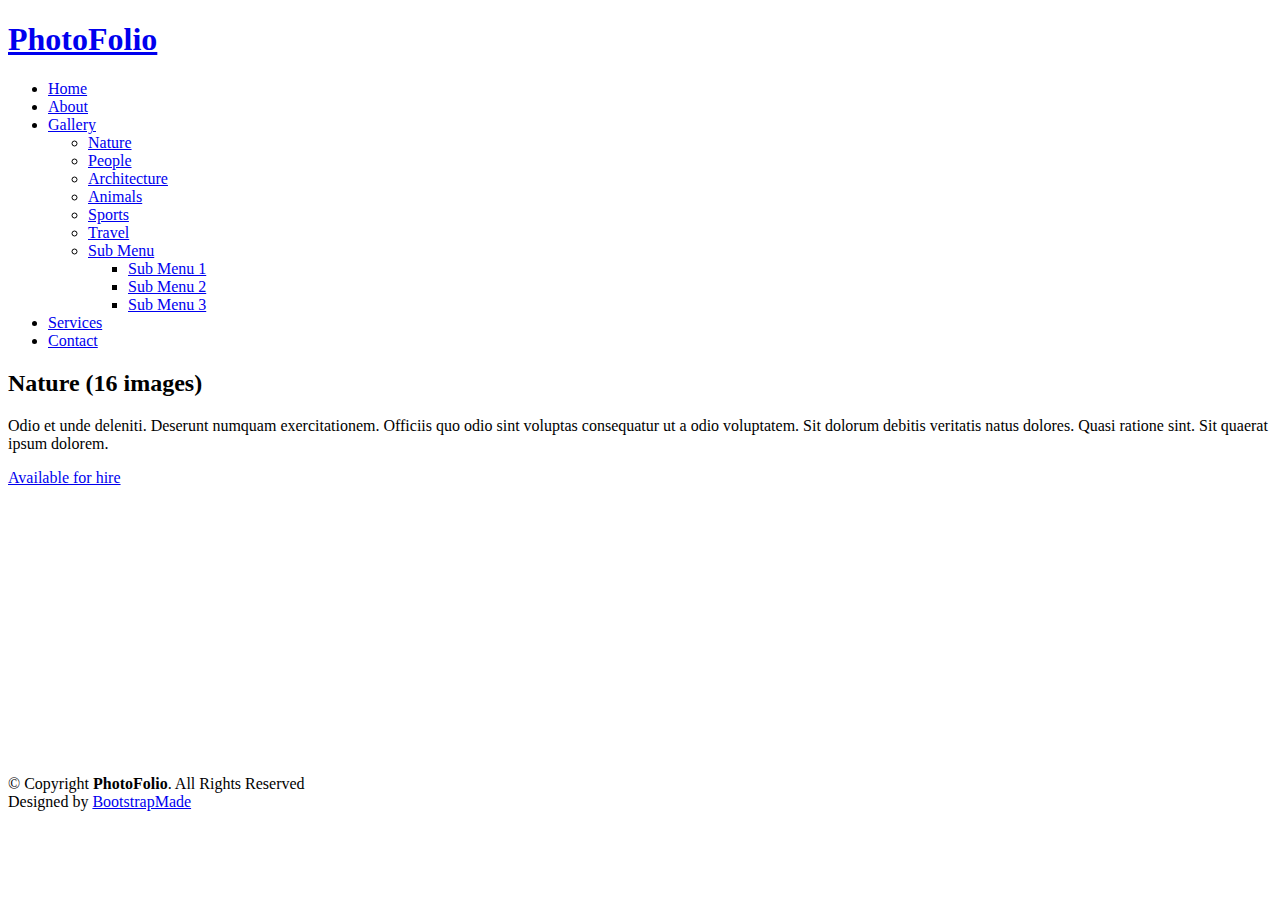
==== gallery.html @ df6c7ed8 "Message" ====
<!DOCTYPE html>
<html lang="en">

<head>
  <meta charset="utf-8">
  <meta content="width=device-width, initial-scale=1.0" name="viewport">

  <title>PhotoFolio Bootstrap Template - Gallery</title>
  <meta content="" name="description">
  <meta content="" name="keywords">

  <!-- Favicons -->
  <link href="assets/img/favicon.png" rel="icon">
  <link href="assets/img/apple-touch-icon.png" rel="apple-touch-icon">

  <!-- Google Fonts -->
  <link rel="preconnect" href="https://fonts.googleapis.com">
  <link rel="preconnect" href="https://fonts.gstatic.com" crossorigin>
  <link href="https://fonts.googleapis.com/css2?family=Open+Sans:ital,wght@0,300;0,400;0,500;0,600;0,700;1,300;1,400;1,600;1,700&family=Inter:ital,wght@0,300;0,400;0,500;0,600;0,700;1,300;1,400;1,500;1,600;1,700&family=Cardo:ital,wght@0,400;0,700;1,400&display=swap" rel="stylesheet">

  <!-- Vendor CSS Files -->
  <link href="assets/vendor/bootstrap/css/bootstrap.min.css" rel="stylesheet">
  <link href="assets/vendor/bootstrap-icons/bootstrap-icons.css" rel="stylesheet">
  <link href="assets/vendor/swiper/swiper-bundle.min.css" rel="stylesheet">
  <link href="assets/vendor/glightbox/css/glightbox.min.css" rel="stylesheet">
  <link href="assets/vendor/aos/aos.css" rel="stylesheet">

  <!-- Template Main CSS File -->
  <link href="assets/css/main.css" rel="stylesheet">

  <!-- =======================================================
  * Template Name: PhotoFolio
  * Template URL: https://bootstrapmade.com/photofolio-bootstrap-photography-website-template/
  * Updated: Mar 17 2024 with Bootstrap v5.3.3
  * Author: BootstrapMade.com
  * License: https://bootstrapmade.com/license/
  ======================================================== -->
</head>

<body>

  <!-- ======= Header ======= -->
  <header id="header" class="header d-flex align-items-center fixed-top">
    <div class="container-fluid d-flex align-items-center justify-content-between">

      <a href="index.html" class="logo d-flex align-items-center  me-auto me-lg-0">
        <!-- Uncomment the line below if you also wish to use an image logo -->
        <!-- <img src="assets/img/logo.png" alt=""> -->
        <i class="bi bi-camera"></i>
        <h1>PhotoFolio</h1>
      </a>

      <nav id="navbar" class="navbar">
        <ul>
          <li><a href="index.html">Home</a></li>
          <li><a href="about.html">About</a></li>
          <li class="dropdown"><a href="#" class="active"><span>Gallery</span> <i class="bi bi-chevron-down dropdown-indicator"></i></a>
            <ul>
              <li><a href="gallery.html">Nature</a></li>
              <li><a href="gallery.html">People</a></li>
              <li><a href="gallery.html">Architecture</a></li>
              <li><a href="gallery.html">Animals</a></li>
              <li><a href="gallery.html">Sports</a></li>
              <li><a href="gallery.html">Travel</a></li>
              <li class="dropdown"><a href="#"><span>Sub Menu</span> <i class="bi bi-chevron-down dropdown-indicator"></i></a>
                <ul>
                  <li><a href="#">Sub Menu 1</a></li>
                  <li><a href="#">Sub Menu 2</a></li>
                  <li><a href="#">Sub Menu 3</a></li>
                </ul>
              </li>
            </ul>
          </li>
          <li><a href="services.html">Services</a></li>
          <li><a href="contact.html">Contact</a></li>
        </ul>
      </nav><!-- .navbar -->

      <div class="header-social-links">
        <a href="#" class="twitter"><i class="bi bi-twitter"></i></a>
        <a href="#" class="facebook"><i class="bi bi-facebook"></i></a>
        <a href="#" class="instagram"><i class="bi bi-instagram"></i></a>
        <a href="#" class="linkedin"><i class="bi bi-linkedin"></i></i></a>
      </div>
      <i class="mobile-nav-toggle mobile-nav-show bi bi-list"></i>
      <i class="mobile-nav-toggle mobile-nav-hide d-none bi bi-x"></i>

    </div>
  </header><!-- End Header -->

  <main id="main" data-aos="fade" data-aos-delay="1500">

    <!-- ======= End Page Header ======= -->
    <div class="page-header d-flex align-items-center">
      <div class="container position-relative">
        <div class="row d-flex justify-content-center">
          <div class="col-lg-6 text-center">
            <h2>Nature (16 images)</h2>
            <p>Odio et unde deleniti. Deserunt numquam exercitationem. Officiis quo odio sint voluptas consequatur ut a odio voluptatem. Sit dolorum debitis veritatis natus dolores. Quasi ratione sint. Sit quaerat ipsum dolorem.</p>

            <a class="cta-btn" href="contact.html">Available for hire</a>

          </div>
        </div>
      </div>
    </div><!-- End Page Header -->

    <!-- ======= Gallery Section ======= -->
    <section id="gallery" class="gallery">
      <div class="container-fluid">

        <div class="row gy-4 justify-content-center">
          <div class="col-xl-3 col-lg-4 col-md-6">
            <div class="gallery-item h-100">
              <img src="assets/img/gallery/gallery-1.jpg" class="img-fluid" alt="">
              <div class="gallery-links d-flex align-items-center justify-content-center">
                <a href="assets/img/gallery/gallery-1.jpg" title="Gallery 1" class="glightbox preview-link"><i class="bi bi-arrows-angle-expand"></i></a>
                <a href="gallery-single.html" class="details-link"><i class="bi bi-link-45deg"></i></a>
              </div>
            </div>
          </div><!-- End Gallery Item -->
          <div class="col-xl-3 col-lg-4 col-md-6">
            <div class="gallery-item h-100">
              <img src="assets/img/gallery/gallery-2.jpg" class="img-fluid" alt="">
              <div class="gallery-links d-flex align-items-center justify-content-center">
                <a href="assets/img/gallery/gallery-2.jpg" title="Gallery 2" class="glightbox preview-link"><i class="bi bi-arrows-angle-expand"></i></a>
                <a href="gallery-single.html" class="details-link"><i class="bi bi-link-45deg"></i></a>
              </div>
            </div>
          </div><!-- End Gallery Item -->
          <div class="col-xl-3 col-lg-4 col-md-6">
            <div class="gallery-item h-100">
              <img src="assets/img/gallery/gallery-3.jpg" class="img-fluid" alt="">
              <div class="gallery-links d-flex align-items-center justify-content-center">
                <a href="assets/img/gallery/gallery-3.jpg" title="Gallery 3" class="glightbox preview-link"><i class="bi bi-arrows-angle-expand"></i></a>
                <a href="gallery-single.html" class="details-link"><i class="bi bi-link-45deg"></i></a>
              </div>
            </div>
          </div><!-- End Gallery Item -->
          <div class="col-xl-3 col-lg-4 col-md-6">
            <div class="gallery-item h-100">
              <img src="assets/img/gallery/gallery-4.jpg" class="img-fluid" alt="">
              <div class="gallery-links d-flex align-items-center justify-content-center">
                <a href="assets/img/gallery/gallery-4.jpg" title="Gallery 4" class="glightbox preview-link"><i class="bi bi-arrows-angle-expand"></i></a>
                <a href="gallery-single.html" class="details-link"><i class="bi bi-link-45deg"></i></a>
              </div>
            </div>
          </div><!-- End Gallery Item -->
          <div class="col-xl-3 col-lg-4 col-md-6">
            <div class="gallery-item h-100">
              <img src="assets/img/gallery/gallery-5.jpg" class="img-fluid" alt="">
              <div class="gallery-links d-flex align-items-center justify-content-center">
                <a href="assets/img/gallery/gallery-5.jpg" title="Gallery 5" class="glightbox preview-link"><i class="bi bi-arrows-angle-expand"></i></a>
                <a href="gallery-single.html" class="details-link"><i class="bi bi-link-45deg"></i></a>
              </div>
            </div>
          </div><!-- End Gallery Item -->
          <div class="col-xl-3 col-lg-4 col-md-6">
            <div class="gallery-item h-100">
              <img src="assets/img/gallery/gallery-6.jpg" class="img-fluid" alt="">
              <div class="gallery-links d-flex align-items-center justify-content-center">
                <a href="assets/img/gallery/gallery-6.jpg" title="Gallery 6" class="glightbox preview-link"><i class="bi bi-arrows-angle-expand"></i></a>
                <a href="gallery-single.html" class="details-link"><i class="bi bi-link-45deg"></i></a>
              </div>
            </div>
          </div><!-- End Gallery Item -->
          <div class="col-xl-3 col-lg-4 col-md-6">
            <div class="gallery-item h-100">
              <img src="assets/img/gallery/gallery-7.jpg" class="img-fluid" alt="">
              <div class="gallery-links d-flex align-items-center justify-content-center">
                <a href="assets/img/gallery/gallery-7.jpg" title="Gallery 7" class="glightbox preview-link"><i class="bi bi-arrows-angle-expand"></i></a>
                <a href="gallery-single.html" class="details-link"><i class="bi bi-link-45deg"></i></a>
              </div>
            </div>
          </div><!-- End Gallery Item -->
          <div class="col-xl-3 col-lg-4 col-md-6">
            <div class="gallery-item h-100">
              <img src="assets/img/gallery/gallery-8.jpg" class="img-fluid" alt="">
              <div class="gallery-links d-flex align-items-center justify-content-center">
                <a href="assets/img/gallery/gallery-8.jpg" title="Gallery 8" class="glightbox preview-link"><i class="bi bi-arrows-angle-expand"></i></a>
                <a href="gallery-single.html" class="details-link"><i class="bi bi-link-45deg"></i></a>
              </div>
            </div>
          </div><!-- End Gallery Item -->
          <div class="col-xl-3 col-lg-4 col-md-6">
            <div class="gallery-item h-100">
              <img src="assets/img/gallery/gallery-9.jpg" class="img-fluid" alt="">
              <div class="gallery-links d-flex align-items-center justify-content-center">
                <a href="assets/img/gallery/gallery-9.jpg" title="Gallery 9" class="glightbox preview-link"><i class="bi bi-arrows-angle-expand"></i></a>
                <a href="gallery-single.html" class="details-link"><i class="bi bi-link-45deg"></i></a>
              </div>
            </div>
          </div><!-- End Gallery Item -->
          <div class="col-xl-3 col-lg-4 col-md-6">
            <div class="gallery-item h-100">
              <img src="assets/img/gallery/gallery-10.jpg" class="img-fluid" alt="">
              <div class="gallery-links d-flex align-items-center justify-content-center">
                <a href="assets/img/gallery/gallery-10.jpg" title="Gallery 10" class="glightbox preview-link"><i class="bi bi-arrows-angle-expand"></i></a>
                <a href="gallery-single.html" class="details-link"><i class="bi bi-link-45deg"></i></a>
              </div>
            </div>
          </div><!-- End Gallery Item -->
          <div class="col-xl-3 col-lg-4 col-md-6">
            <div class="gallery-item h-100">
              <img src="assets/img/gallery/gallery-11.jpg" class="img-fluid" alt="">
              <div class="gallery-links d-flex align-items-center justify-content-center">
                <a href="assets/img/gallery/gallery-11.jpg" title="Gallery 11" class="glightbox preview-link"><i class="bi bi-arrows-angle-expand"></i></a>
                <a href="gallery-single.html" class="details-link"><i class="bi bi-link-45deg"></i></a>
              </div>
            </div>
          </div><!-- End Gallery Item -->
          <div class="col-xl-3 col-lg-4 col-md-6">
            <div class="gallery-item h-100">
              <img src="assets/img/gallery/gallery-12.jpg" class="img-fluid" alt="">
              <div class="gallery-links d-flex align-items-center justify-content-center">
                <a href="assets/img/gallery/gallery-12.jpg" title="Gallery 12" class="glightbox preview-link"><i class="bi bi-arrows-angle-expand"></i></a>
                <a href="gallery-single.html" class="details-link"><i class="bi bi-link-45deg"></i></a>
              </div>
            </div>
          </div><!-- End Gallery Item -->
          <div class="col-xl-3 col-lg-4 col-md-6">
            <div class="gallery-item h-100">
              <img src="assets/img/gallery/gallery-13.jpg" class="img-fluid" alt="">
              <div class="gallery-links d-flex align-items-center justify-content-center">
                <a href="assets/img/gallery/gallery-13.jpg" title="Gallery 13" class="glightbox preview-link"><i class="bi bi-arrows-angle-expand"></i></a>
                <a href="gallery-single.html" class="details-link"><i class="bi bi-link-45deg"></i></a>
              </div>
            </div>
          </div><!-- End Gallery Item -->
          <div class="col-xl-3 col-lg-4 col-md-6">
            <div class="gallery-item h-100">
              <img src="assets/img/gallery/gallery-14.jpg" class="img-fluid" alt="">
              <div class="gallery-links d-flex align-items-center justify-content-center">
                <a href="assets/img/gallery/gallery-14.jpg" title="Gallery 14" class="glightbox preview-link"><i class="bi bi-arrows-angle-expand"></i></a>
                <a href="gallery-single.html" class="details-link"><i class="bi bi-link-45deg"></i></a>
              </div>
            </div>
          </div><!-- End Gallery Item -->
          <div class="col-xl-3 col-lg-4 col-md-6">
            <div class="gallery-item h-100">
              <img src="assets/img/gallery/gallery-15.jpg" class="img-fluid" alt="">
              <div class="gallery-links d-flex align-items-center justify-content-center">
                <a href="assets/img/gallery/gallery-15.jpg" title="Gallery 15" class="glightbox preview-link"><i class="bi bi-arrows-angle-expand"></i></a>
                <a href="gallery-single.html" class="details-link"><i class="bi bi-link-45deg"></i></a>
              </div>
            </div>
          </div><!-- End Gallery Item -->
          <div class="col-xl-3 col-lg-4 col-md-6">
            <div class="gallery-item h-100">
              <img src="assets/img/gallery/gallery-16.jpg" class="img-fluid" alt="">
              <div class="gallery-links d-flex align-items-center justify-content-center">
                <a href="assets/img/gallery/gallery-16.jpg" title="Gallery 16" class="glightbox preview-link"><i class="bi bi-arrows-angle-expand"></i></a>
                <a href="gallery-single.html" class="details-link"><i class="bi bi-link-45deg"></i></a>
              </div>
            </div>
          </div><!-- End Gallery Item -->

        </div>

      </div>
    </section><!-- End Gallery Section -->

  </main><!-- End #main -->

  <!-- ======= Footer ======= -->
  <footer id="footer" class="footer">
    <div class="container">
      <div class="copyright">
        &copy; Copyright <strong><span>PhotoFolio</span></strong>. All Rights Reserved
      </div>
      <div class="credits">
        <!-- All the links in the footer should remain intact. -->
        <!-- You can delete the links only if you purchased the pro version. -->
        <!-- Licensing information: https://bootstrapmade.com/license/ -->
        <!-- Purchase the pro version with working PHP/AJAX contact form: https://bootstrapmade.com/photofolio-bootstrap-photography-website-template/ -->
        Designed by <a href="https://bootstrapmade.com/">BootstrapMade</a>
      </div>
    </div>
  </footer><!-- End Footer -->

  <a href="#" class="scroll-top d-flex align-items-center justify-content-center"><i class="bi bi-arrow-up-short"></i></a>

  <div id="preloader">
    <div class="line"></div>
  </div>

  <!-- Vendor JS Files -->
  <script src="assets/vendor/bootstrap/js/bootstrap.bundle.min.js"></script>
  <script src="assets/vendor/swiper/swiper-bundle.min.js"></script>
  <script src="assets/vendor/glightbox/js/glightbox.min.js"></script>
  <script src="assets/vendor/aos/aos.js"></script>
  <script src="assets/vendor/php-email-form/validate.js"></script>

  <!-- Template Main JS File -->
  <script src="assets/js/main.js"></script>

</body>

</html>
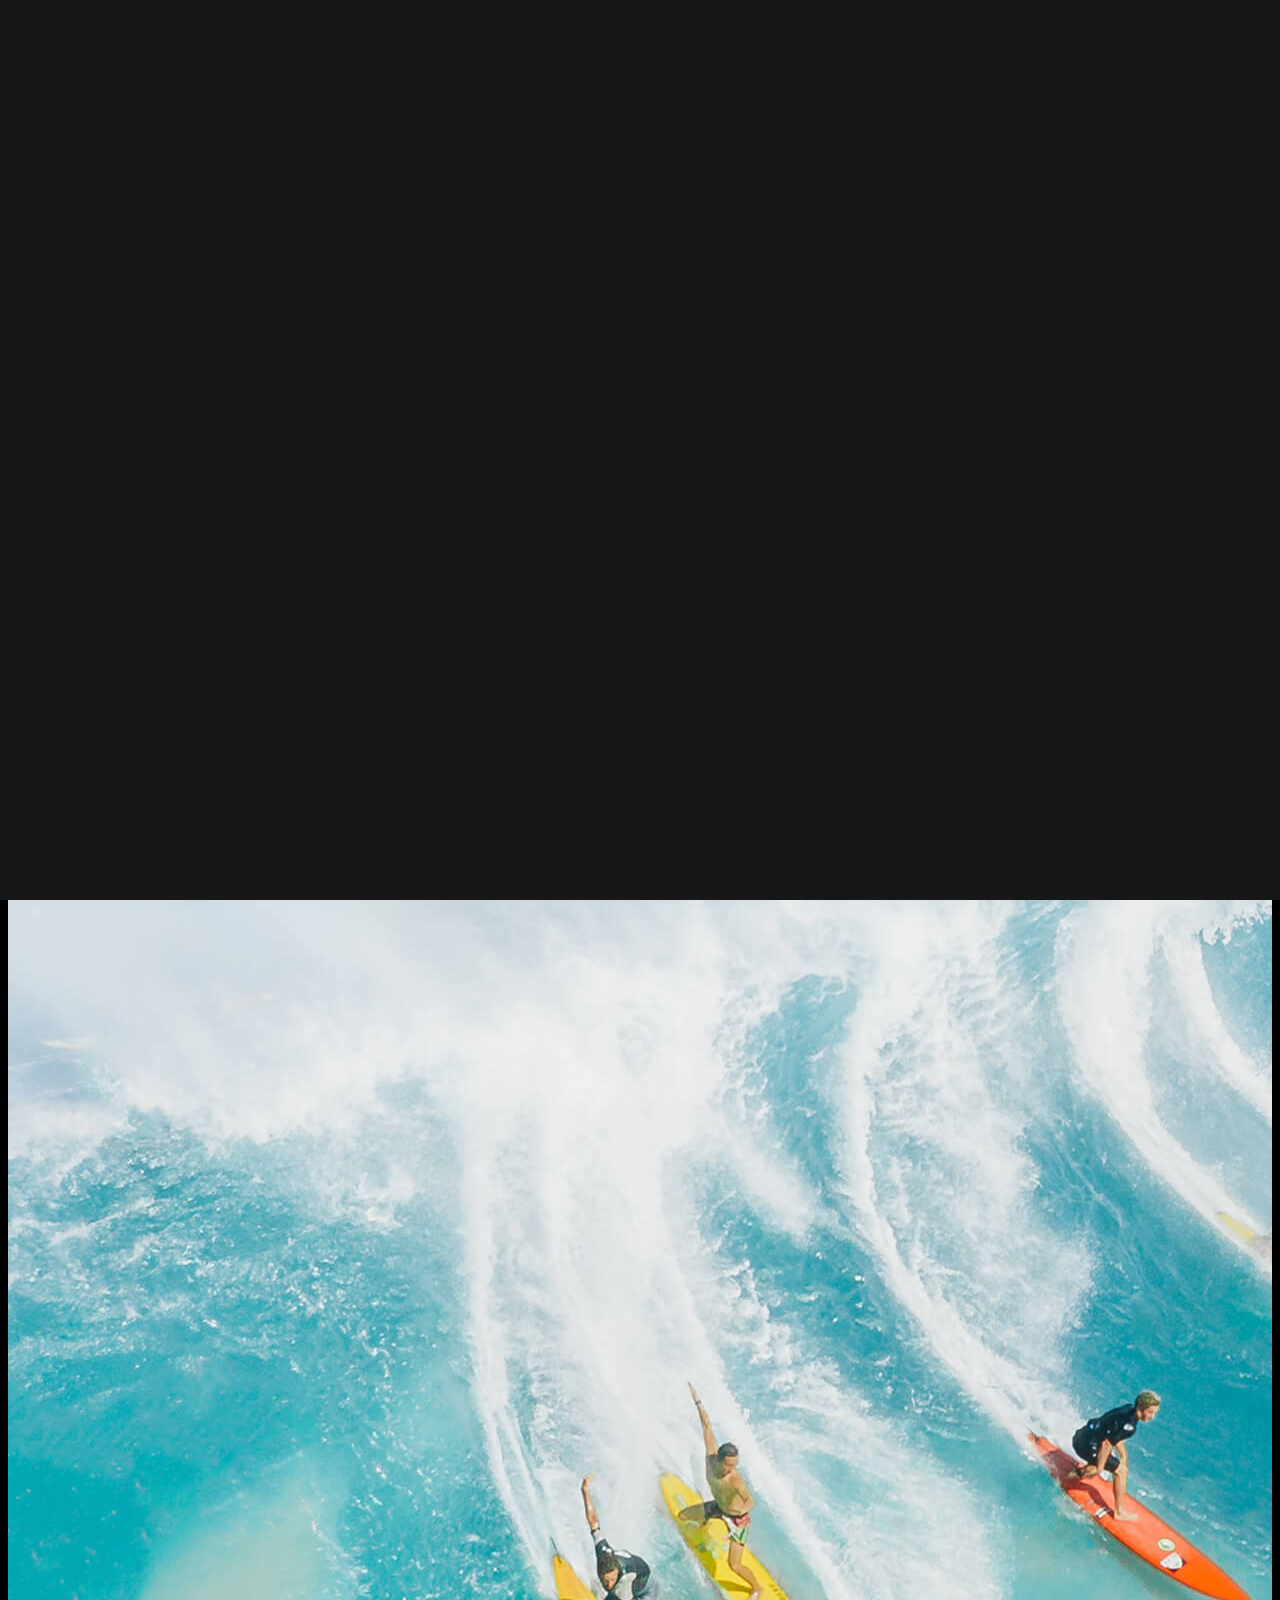
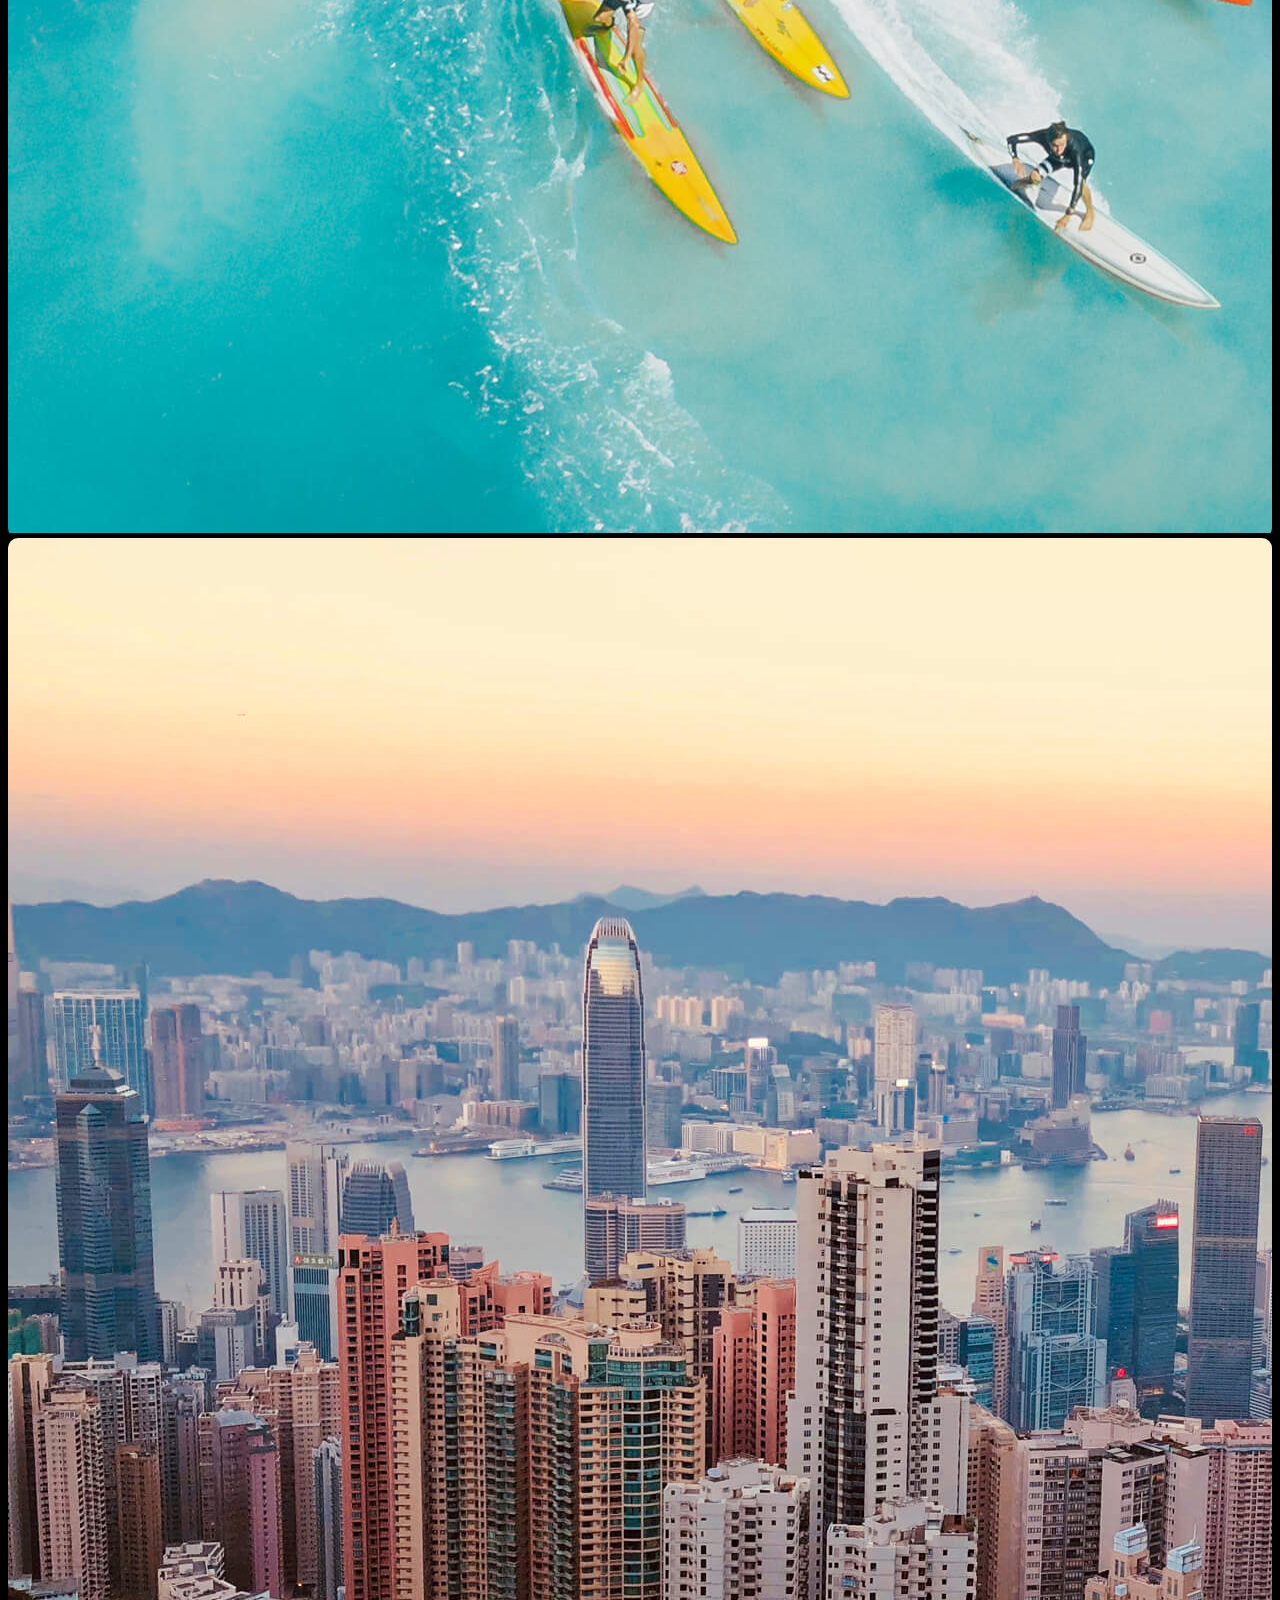
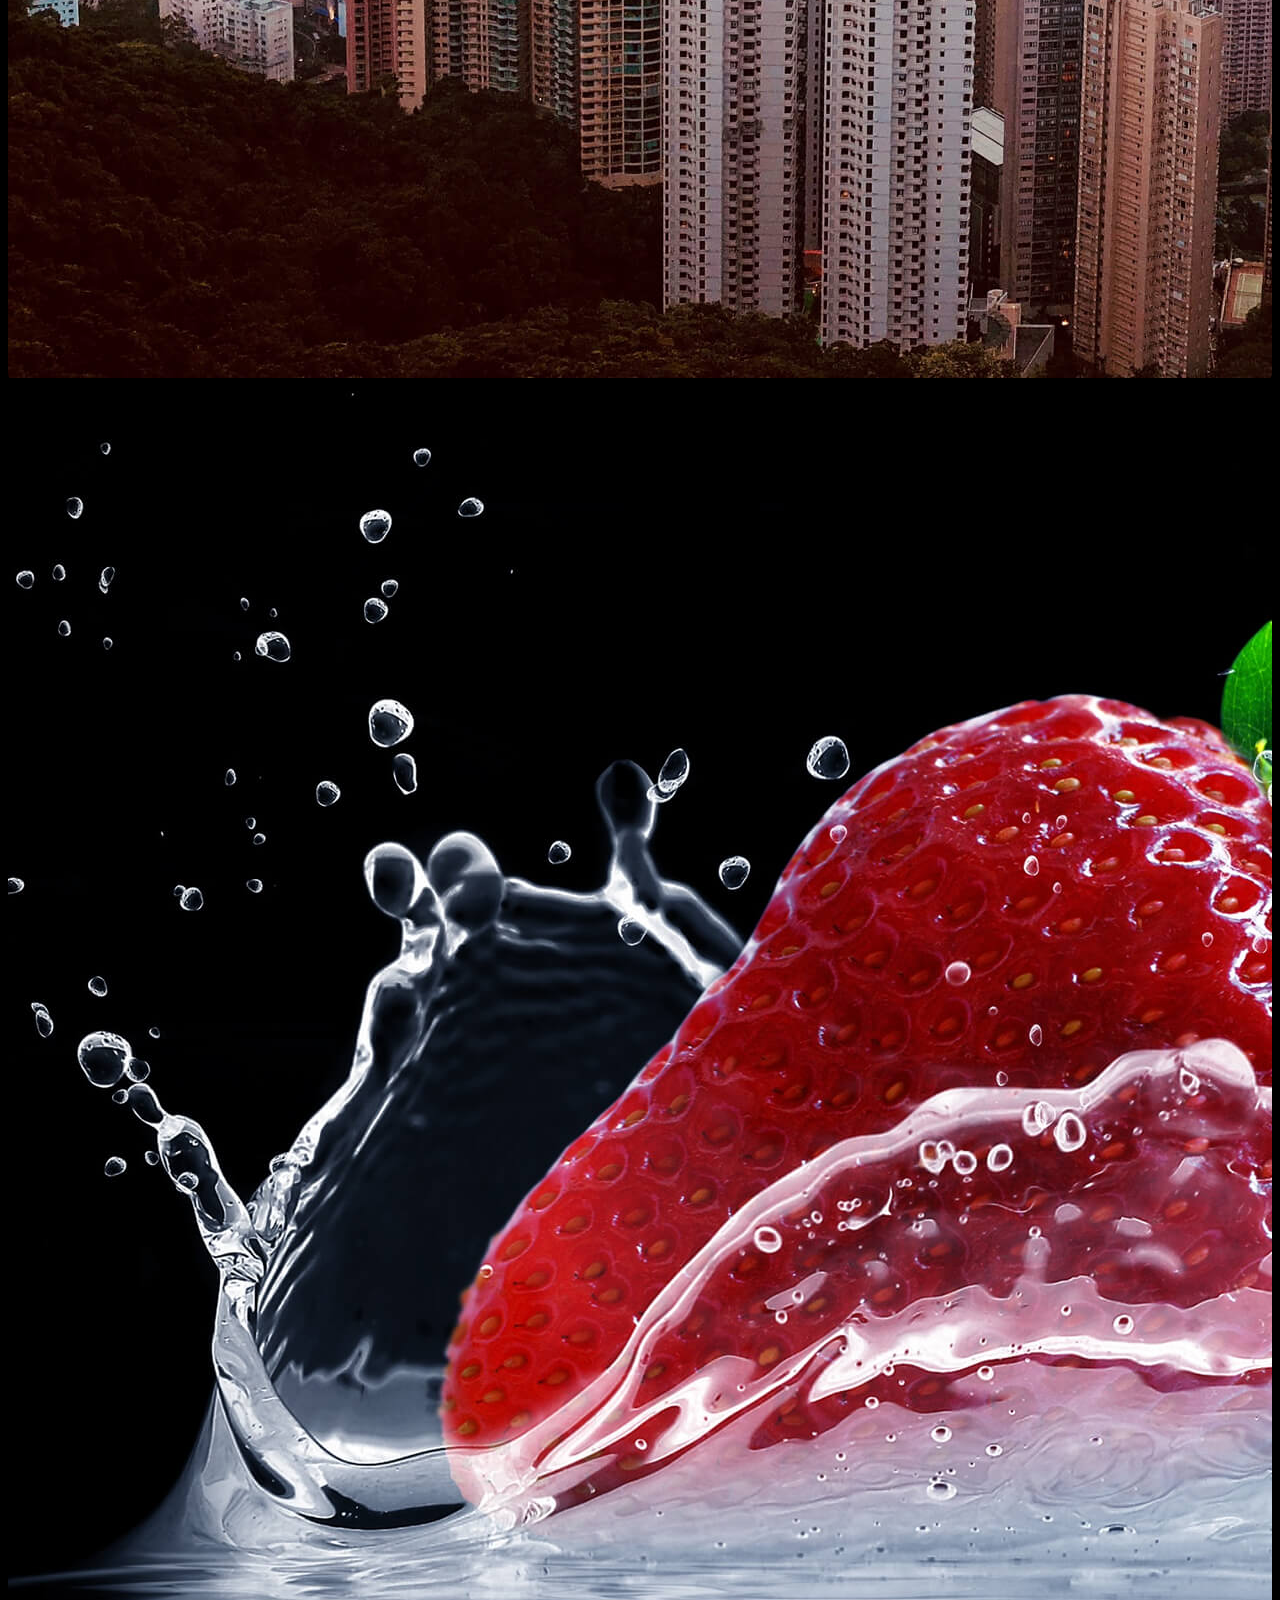
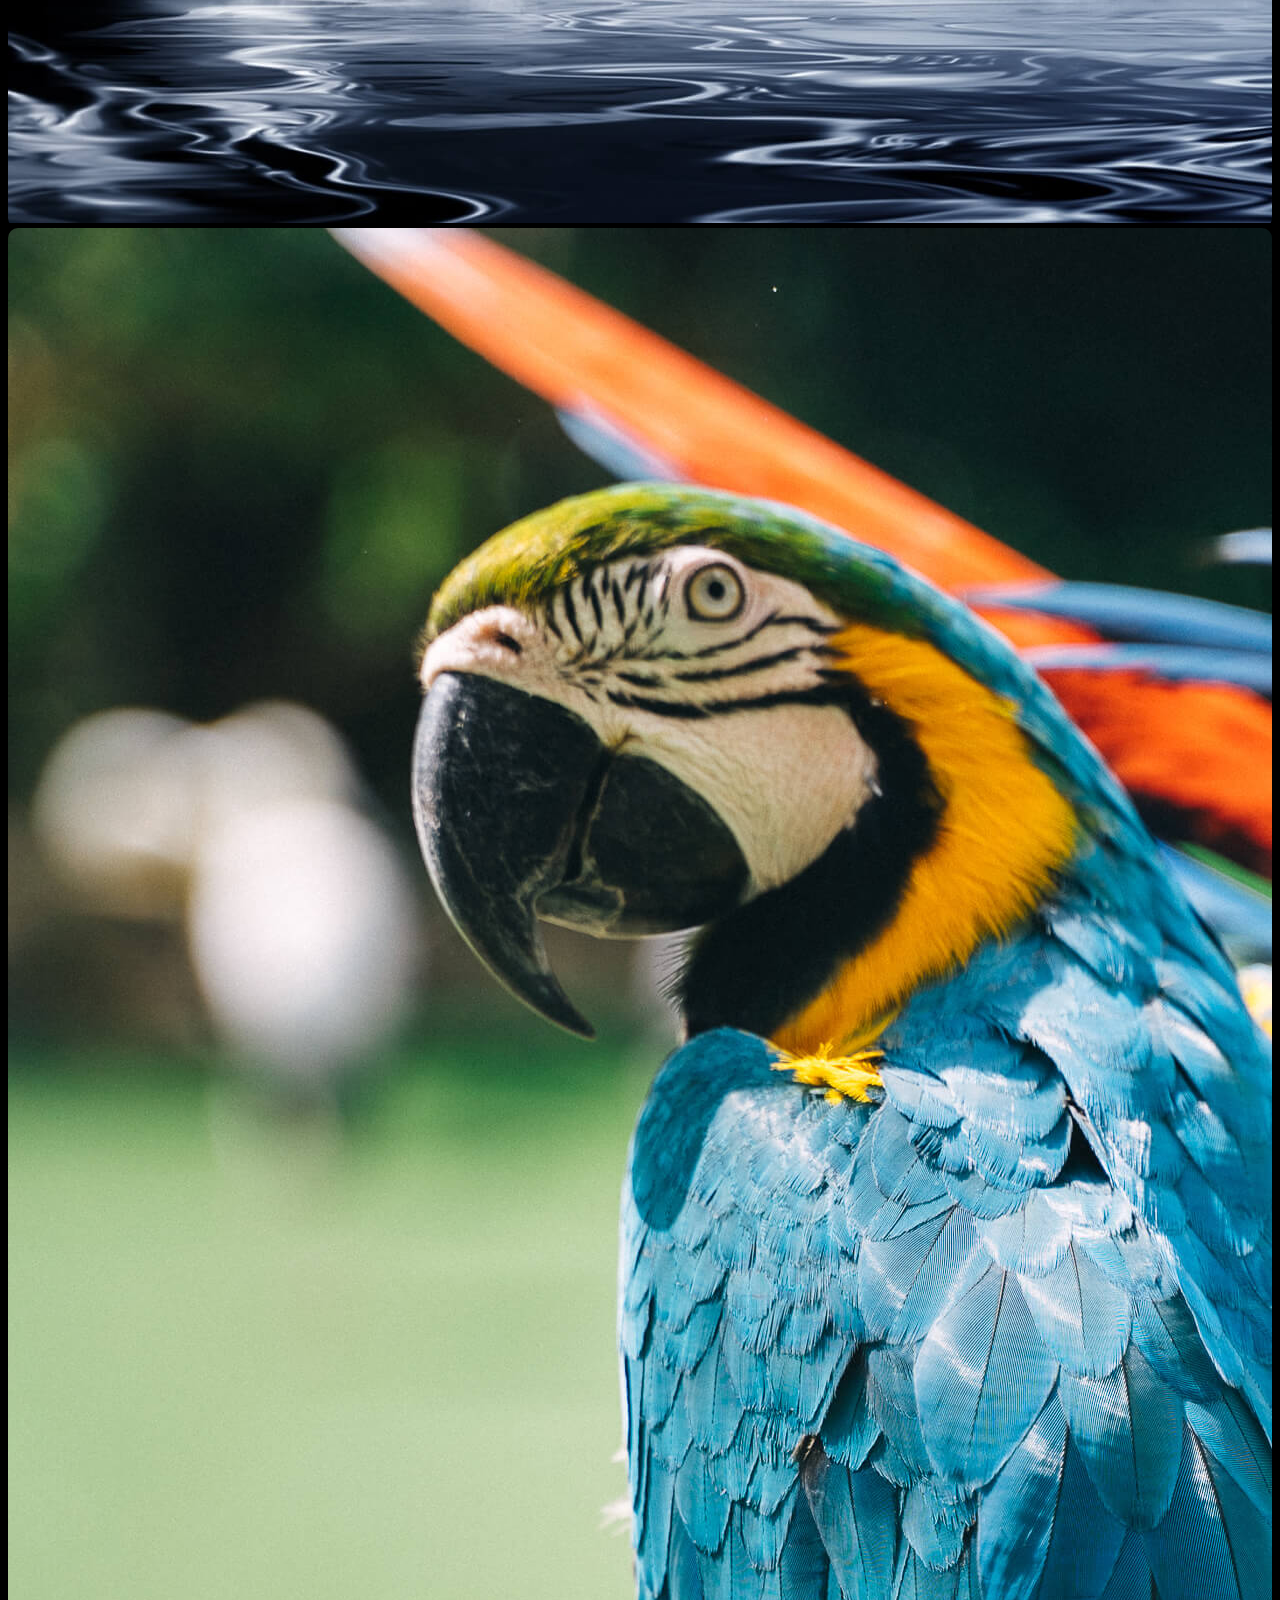
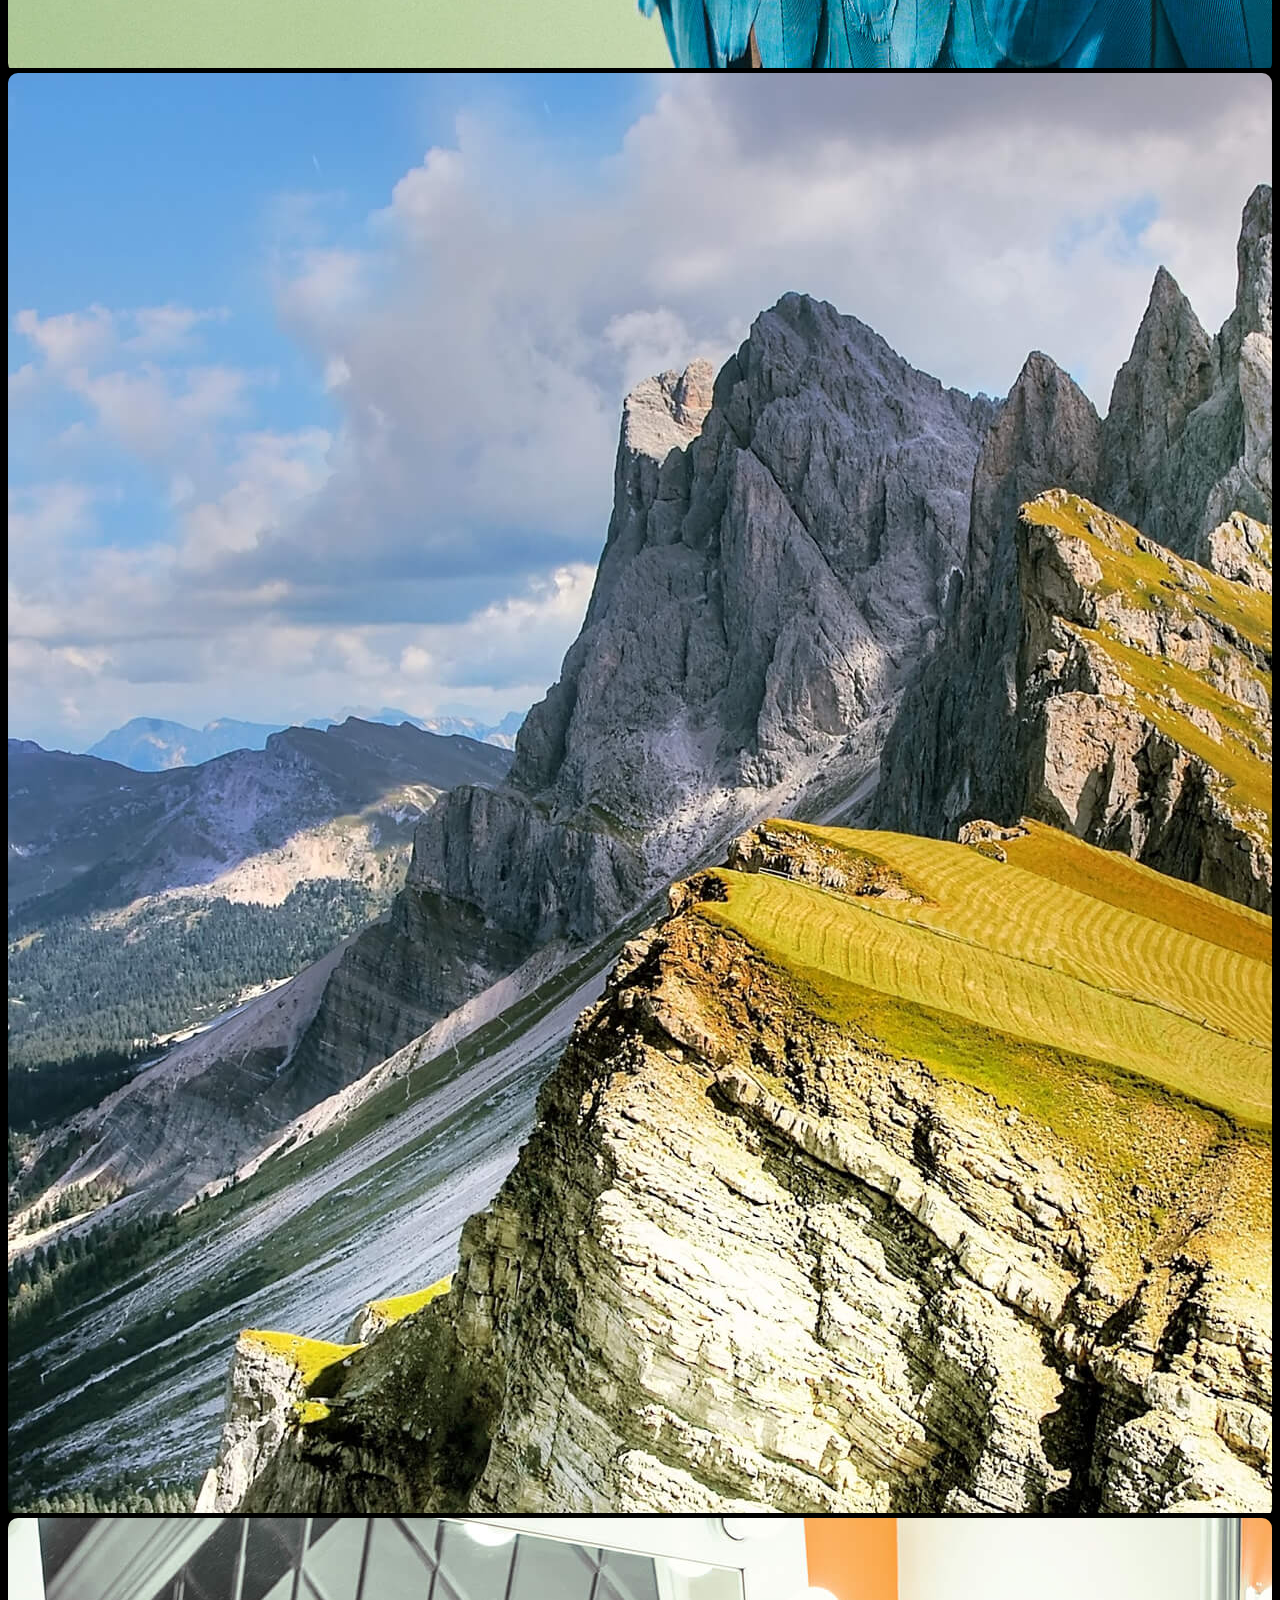
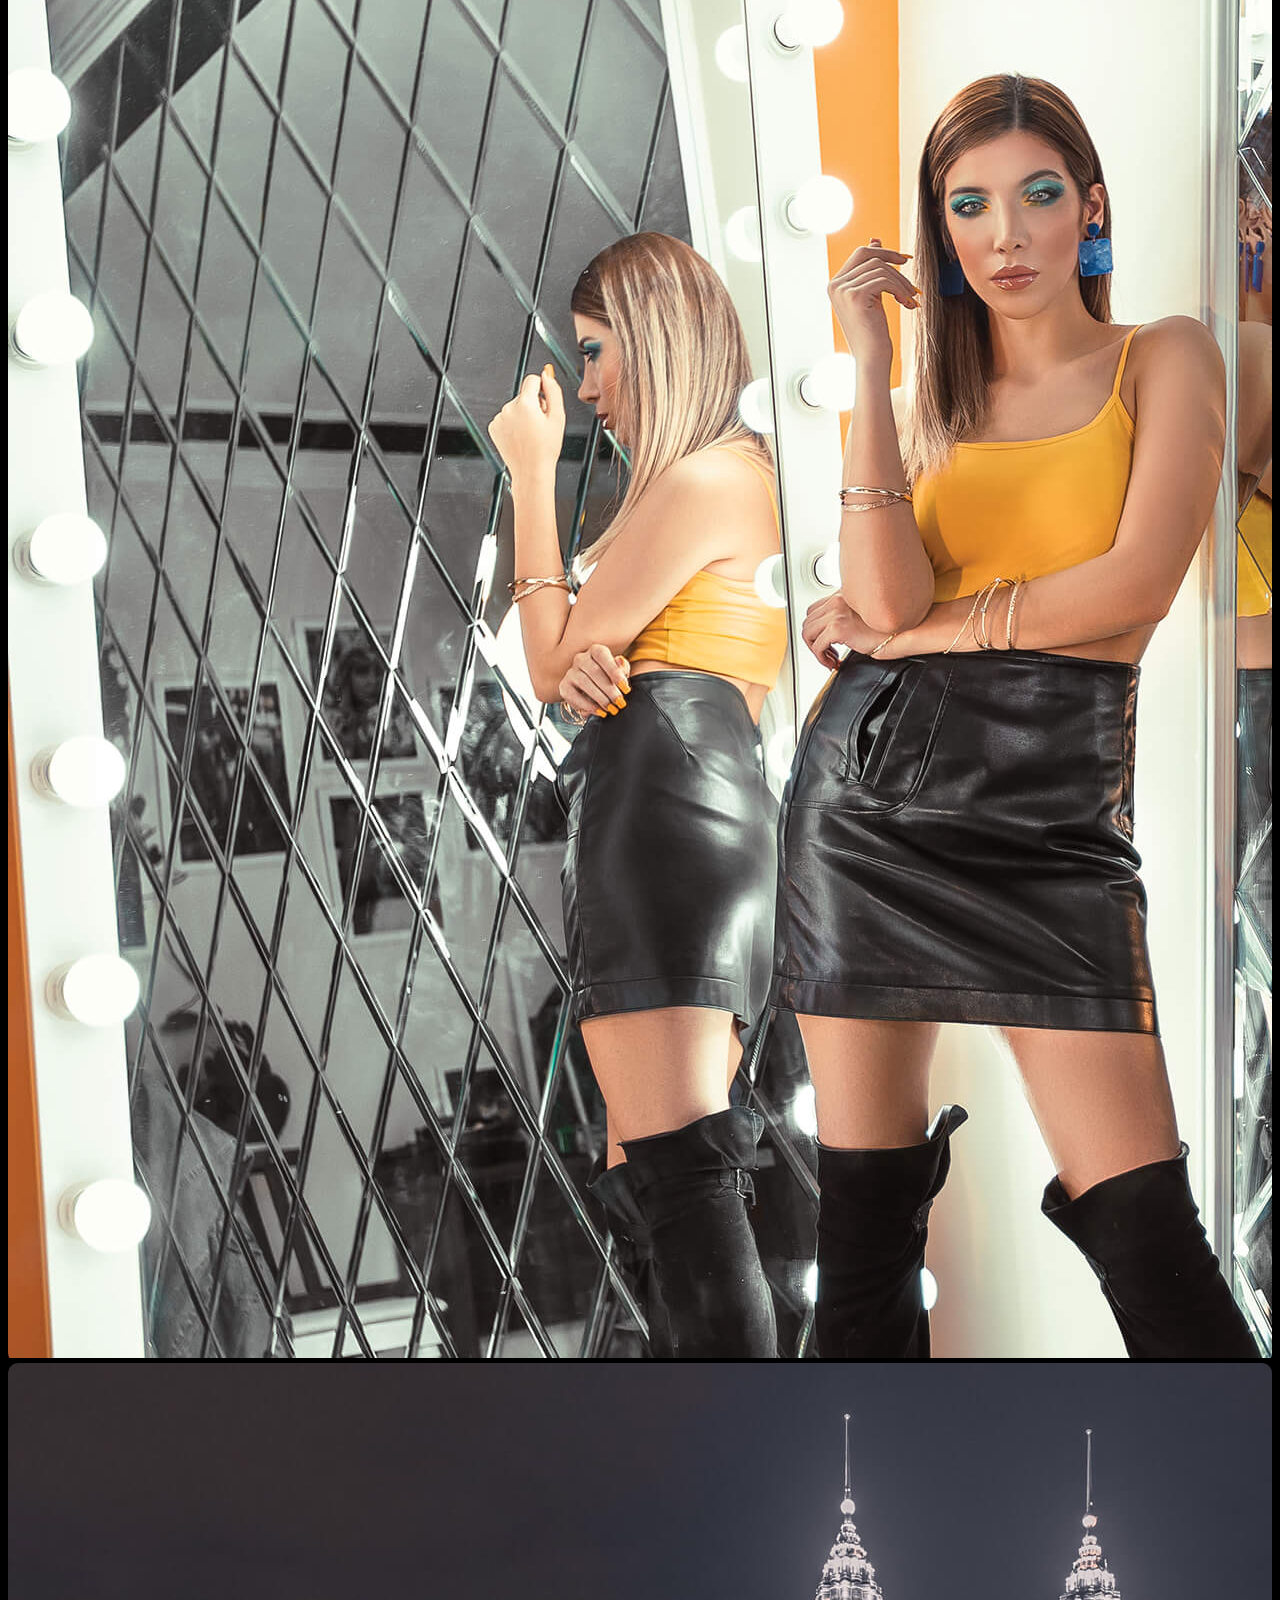
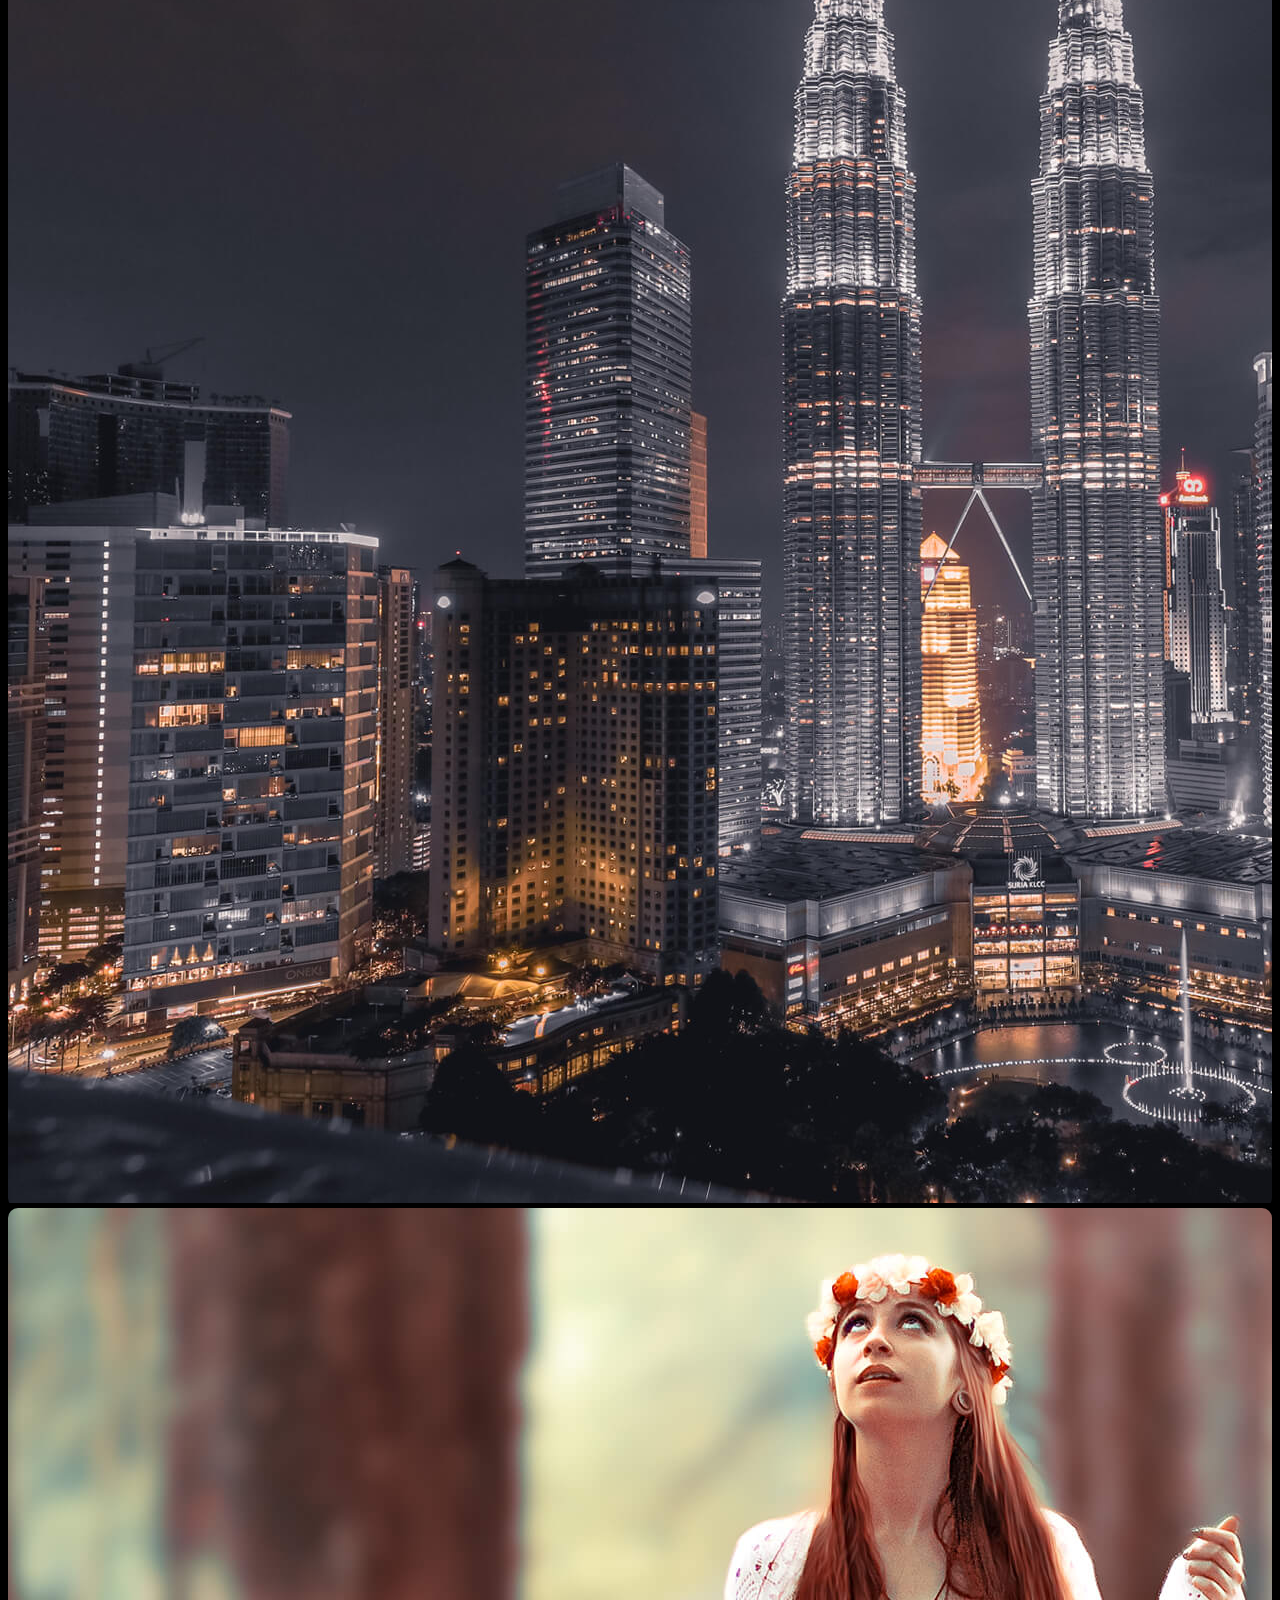
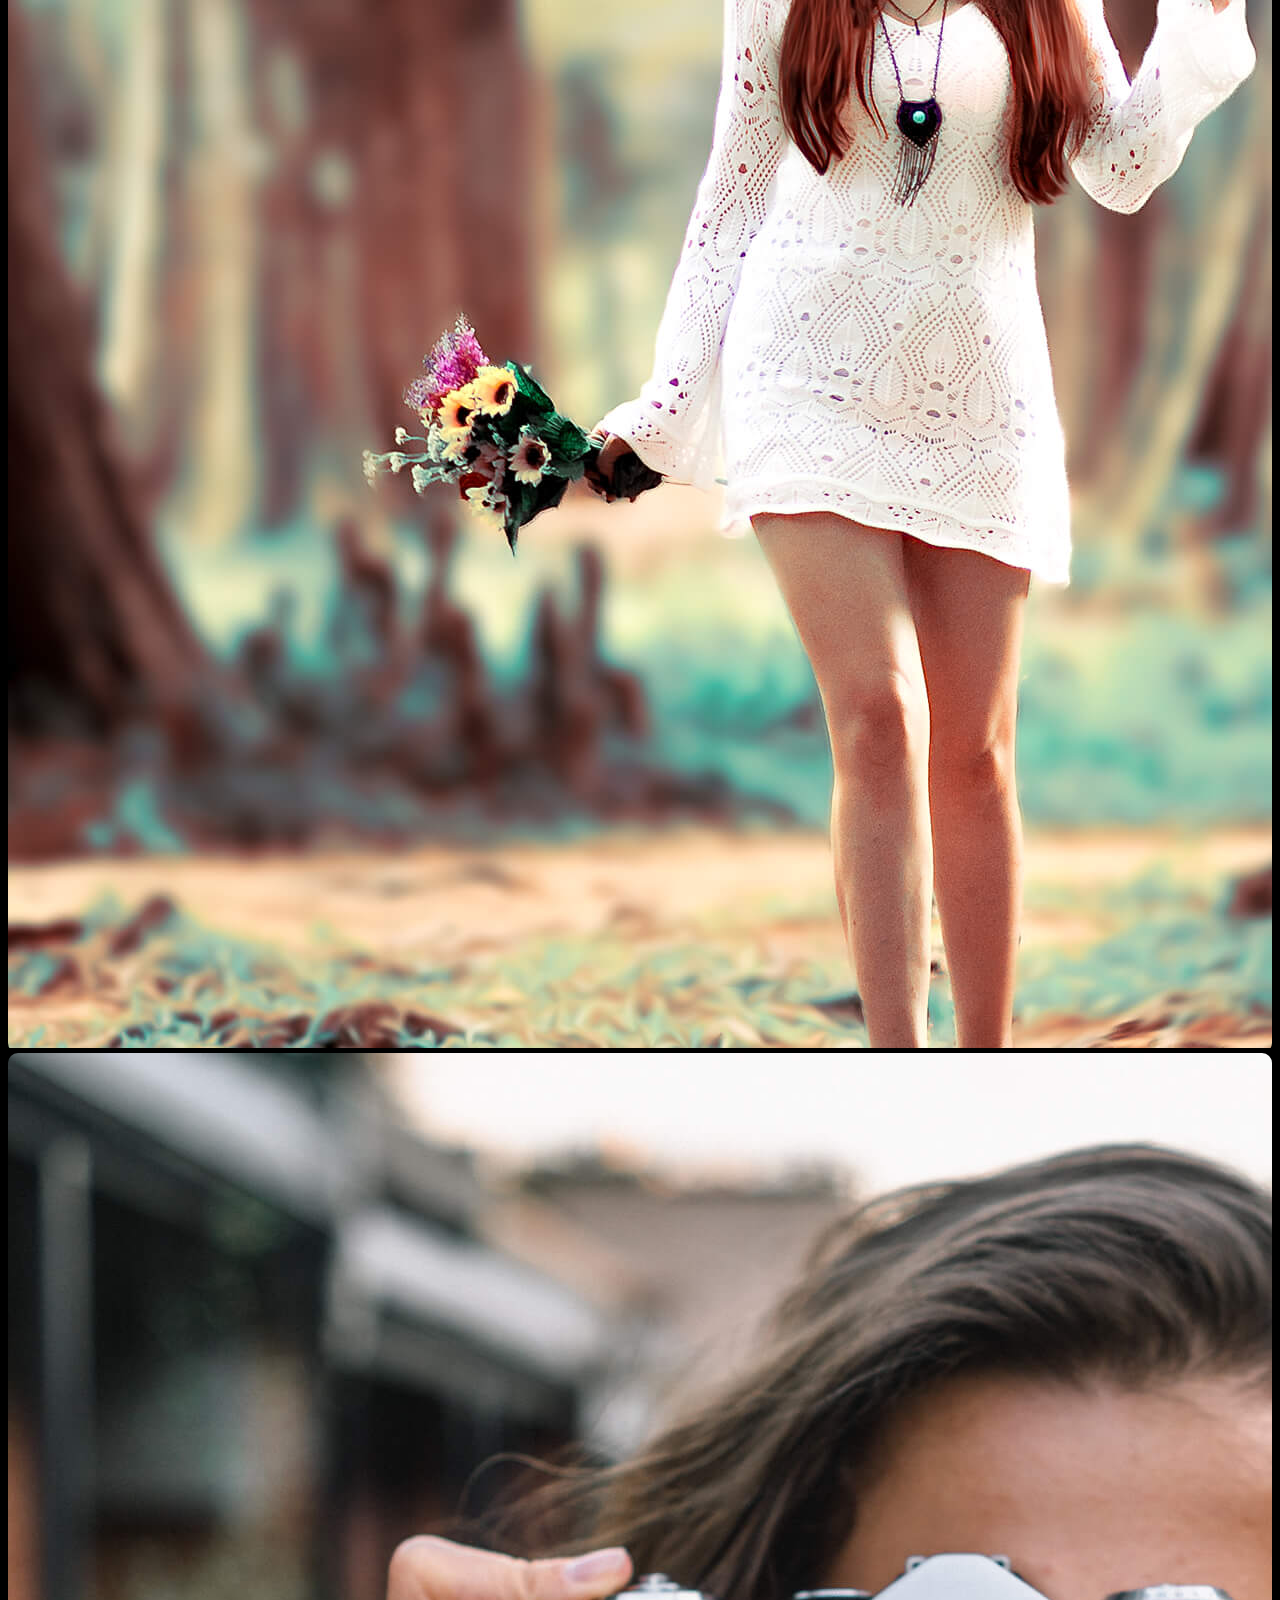
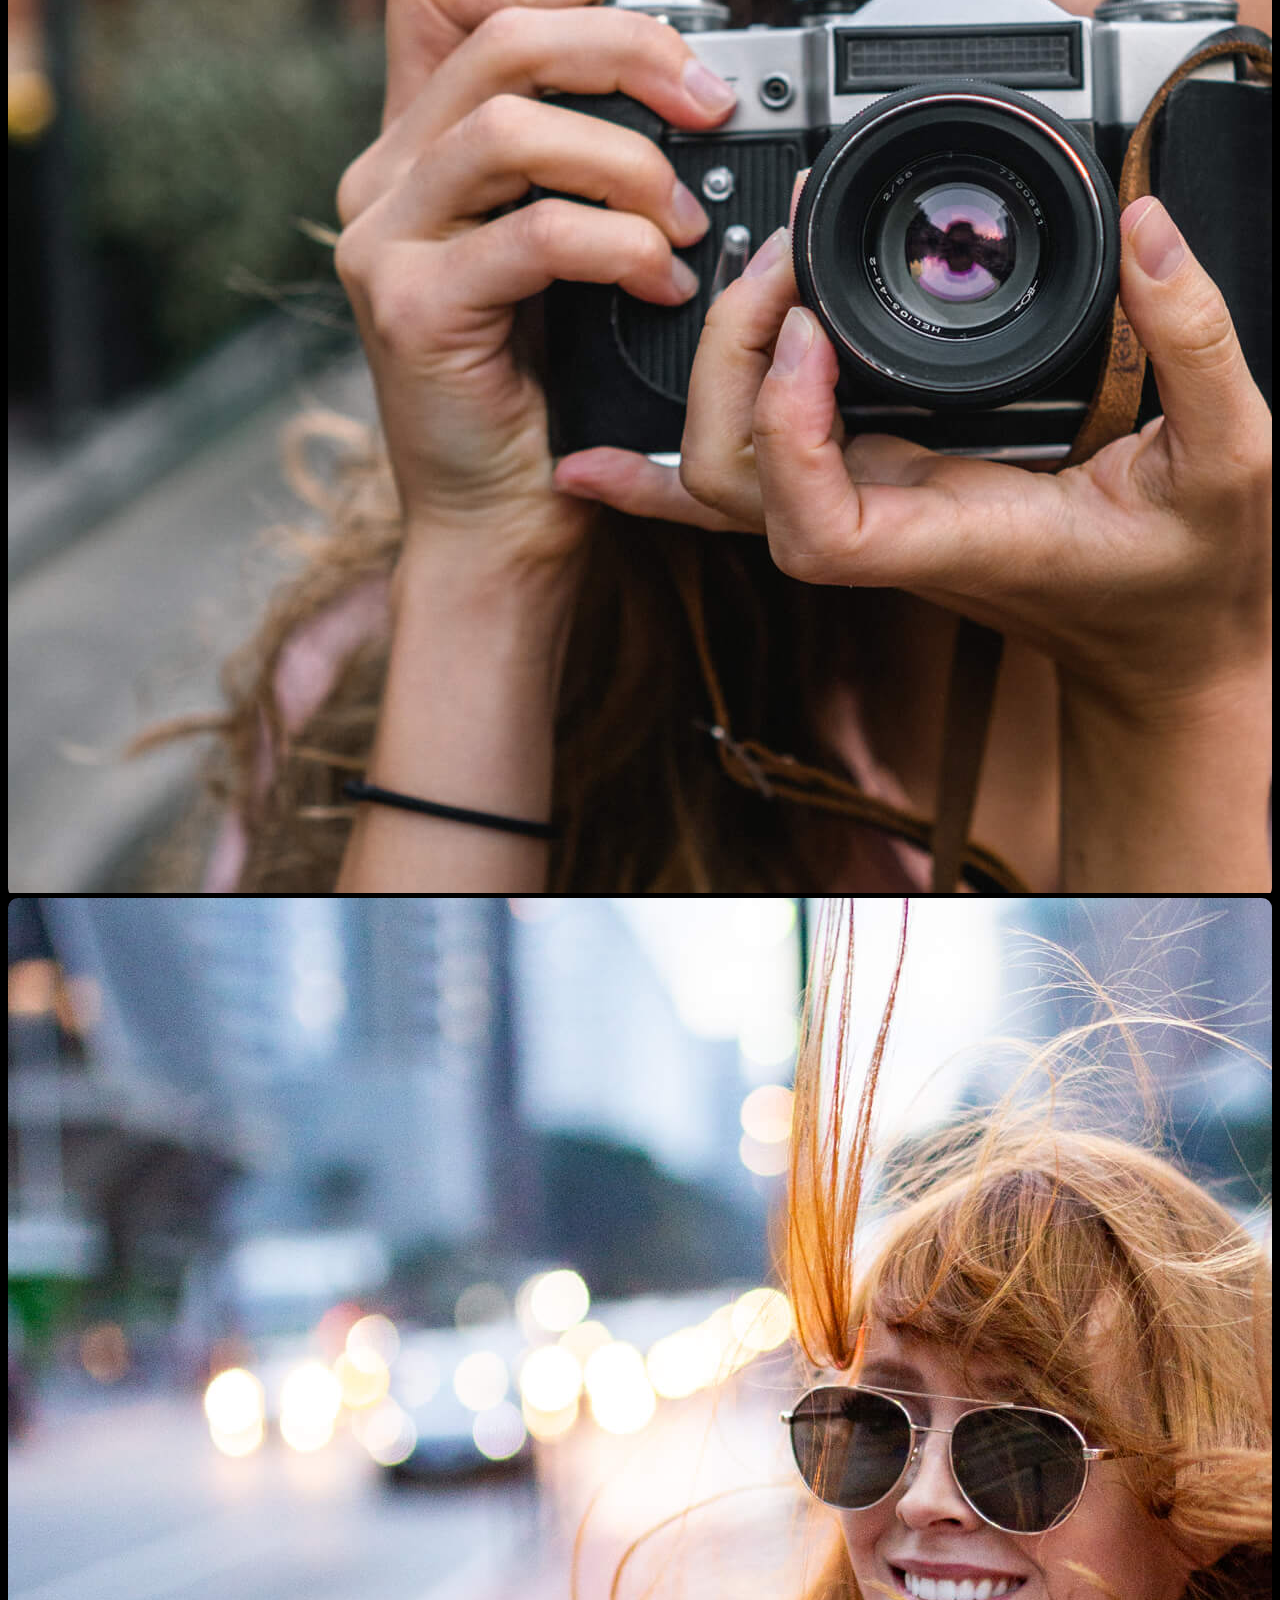
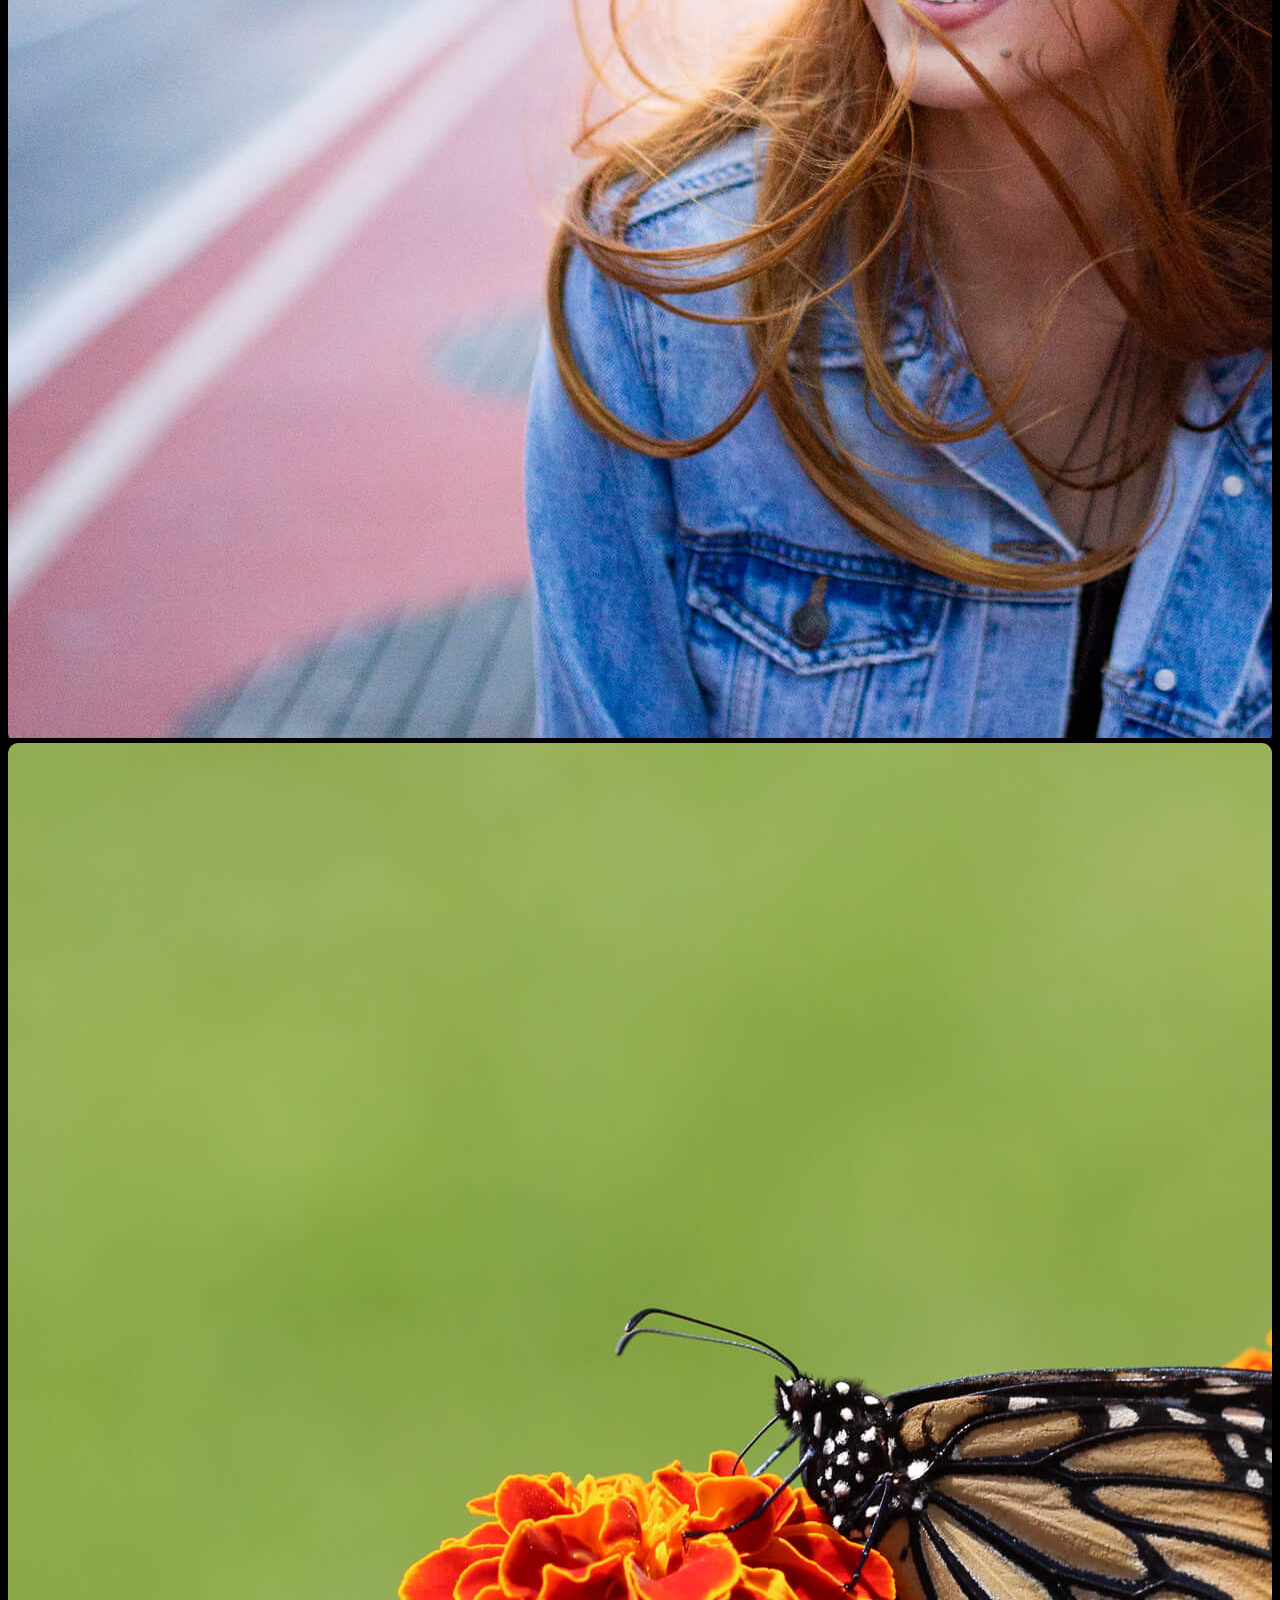
==== commit ff58f7d4: "Navabar & Splashscreen" ====
--- a/gallery.html
+++ b/gallery.html
@@ -19,14 +19,14 @@
   <link href="https://fonts.googleapis.com/css2?family=Open+Sans:ital,wght@0,300;0,400;0,500;0,600;0,700;1,300;1,400;1,600;1,700&family=Inter:ital,wght@0,300;0,400;0,500;0,600;0,700;1,300;1,400;1,500;1,600;1,700&family=Cardo:ital,wght@0,400;0,700;1,400&display=swap" rel="stylesheet">
 
   <!-- Vendor CSS Files -->
-  <link href="assets/vendor/bootstrap/css/bootstrap.min.css" rel="stylesheet">
-  <link href="assets/vendor/bootstrap-icons/bootstrap-icons.css" rel="stylesheet">
-  <link href="assets/vendor/swiper/swiper-bundle.min.css" rel="stylesheet">
-  <link href="assets/vendor/glightbox/css/glightbox.min.css" rel="stylesheet">
-  <link href="assets/vendor/aos/aos.css" rel="stylesheet">
+  <link href="css/bootstrap-icons.min.css" rel="stylesheet">
+  <link href="css/bootstrap-icons.css" rel="stylesheet">
+  <link href="css/swiper-bundle.min.css" rel="stylesheet">
+  <link href="css/glightbox.min.css" rel="stylesheet">
+  <link href="css/aos.css" rel="stylesheet">
 
   <!-- Template Main CSS File -->
-  <link href="assets/css/main.css" rel="stylesheet">
+  <link href="css/main.css" rel="stylesheet">
 
   <!-- =======================================================
   * Template Name: PhotoFolio
@@ -71,7 +71,7 @@
               </li>
             </ul>
           </li>
-          <li><a href="services.html">Services</a></li>
+          <li><a href="services.html">Intrests</a></li>
           <li><a href="contact.html">Contact</a></li>
         </ul>
       </nav><!-- .navbar -->
--- a/css/main.css
+++ b/css/main.css
@@ -0,0 +1,1265 @@
+/**
+* Template Name: PhotoFolio
+* Template URL: https://bootstrapmade.com/photofolio-bootstrap-photography-website-template/
+* Updated: Mar 17 2024 with Bootstrap v5.3.3
+* Author: BootstrapMade.com
+* License: https://bootstrapmade.com/license/
+*/
+
+/*--------------------------------------------------------------
+# Set main reusable colors and fonts using CSS variables
+# Learn more about CSS variables at https://developer.mozilla.org/en-US/docs/Web/CSS/Using_CSS_custom_properties
+--------------------------------------------------------------*/
+/* Fonts */
+:root {
+  --font-default: "Open Sans", system-ui, -apple-system, "Segoe UI", Roboto, "Helvetica Neue", Arial, "Noto Sans", "Liberation Sans", sans-serif, "Apple Color Emoji", "Segoe UI Emoji", "Segoe UI Symbol", "Noto Color Emoji";
+  --font-primary: "Inter", sans-serif;
+  --font-secondary: "Cardo", sans-serif;
+}
+
+/* Colors */
+:root {
+  --color-default: #fafafa;
+  --color-primary: #27a776;
+  --color-secondary: #161718;
+}
+
+/* Smooth scroll behavior */
+:root {
+  scroll-behavior: smooth;
+}
+
+/*--------------------------------------------------------------
+# General
+--------------------------------------------------------------*/
+body {
+  font-family: var(--font-default);
+  color: var(--color-default);
+  background-color: #000;
+}
+
+a {
+  color: var(--color-primary);
+  text-decoration: none;
+}
+
+a:hover {
+  color: #32cf93;
+  text-decoration: none;
+}
+
+h1,
+h2,
+h3,
+h4,
+h5,
+h6 {
+  font-family: var(--font-primary);
+}
+
+/*--------------------------------------------------------------
+# Sections & Section Header
+--------------------------------------------------------------*/
+.section-header {
+  padding-bottom: 40px;
+}
+
+.section-header h2 {
+  font-size: 14px;
+  font-weight: 500;
+  padding: 0;
+  line-height: 1px;
+  margin: 0 0 5px 0;
+  letter-spacing: 2px;
+  text-transform: uppercase;
+  color: rgba(255, 255, 255, 0.6);
+  font-family: var(--font-primary);
+}
+
+.section-header h2::after {
+  content: "";
+  width: 120px;
+  height: 1px;
+  display: inline-block;
+  background: #5bd9a9;
+  margin: 4px 10px;
+}
+
+.section-header p {
+  margin: 0;
+  margin: 0;
+  font-size: 36px;
+  font-weight: 700;
+  font-family: var(--font-secondary);
+  color: #fff;
+}
+
+/*--------------------------------------------------------------
+# Page Header
+--------------------------------------------------------------*/
+.page-header {
+  padding: 120px 0 60px 0;
+  min-height: 30vh;
+  position: relative;
+}
+
+.page-header h2 {
+  font-size: 56px;
+  font-weight: 500;
+  color: #fff;
+  font-family: var(--font-secondary);
+}
+
+@media (max-width: 768px) {
+  .page-header h2 {
+    font-size: 36px;
+  }
+}
+
+.page-header p {
+  color: rgba(255, 255, 255, 0.8);
+}
+
+.page-header .cta-btn {
+  font-family: var(--font-primary);
+  font-weight: 400;
+  font-size: 14px;
+  display: inline-block;
+  padding: 12px 40px;
+  border-radius: 4px;
+  letter-spacing: 1px;
+  text-transform: uppercase;
+  transition: 0.3s;
+  color: #fff;
+  background: var(--color-primary);
+}
+
+.page-header .cta-btn:hover {
+  background: #2cbc85;
+}
+
+/*--------------------------------------------------------------
+# Scroll top button
+--------------------------------------------------------------*/
+.scroll-top {
+  position: fixed;
+  visibility: hidden;
+  opacity: 0;
+  right: 15px;
+  bottom: -15px;
+  z-index: 99999;
+  background: var(--color-primary);
+  width: 44px;
+  height: 44px;
+  border-radius: 50px;
+  transition: all 0.4s;
+}
+
+.scroll-top i {
+  font-size: 24px;
+  color: #fff;
+  line-height: 0;
+}
+
+.scroll-top:hover {
+  background: rgba(39, 167, 118, 0.8);
+  color: #fff;
+}
+
+.scroll-top.active {
+  visibility: visible;
+  opacity: 1;
+  bottom: 15px;
+}
+
+/*--------------------------------------------------------------
+# Preloader
+--------------------------------------------------------------*/
+#preloader {
+  display: flex;
+  position: fixed;
+  inset: 0;
+  width: 100%;
+  height: 100vh;
+  z-index: 99999;
+}
+
+#preloader:before,
+#preloader:after {
+  content: "";
+  background-color: var(--color-secondary);
+  position: absolute;
+  inset: 0;
+  width: 50%;
+  height: 100%;
+  transition: all 0.3s ease 0s;
+  z-index: -1;
+}
+
+#preloader:after {
+  left: auto;
+  right: 0;
+}
+
+#preloader .line {
+  position: relative;
+  overflow: hidden;
+  margin: auto;
+  width: 1px;
+  height: 280px;
+  transition: all 0.8s ease 0s;
+}
+
+#preloader .line:before {
+  content: "";
+  position: absolute;
+  background-color: #fff;
+  left: 0;
+  top: 50%;
+  width: 1px;
+  height: 0%;
+  transform: translateY(-50%);
+  animation: lineincrease 1000ms ease-in-out 0s forwards;
+}
+
+#preloader .line:after {
+  content: "";
+  position: absolute;
+  background-color: #999;
+  left: 0;
+  top: 0;
+  width: 1px;
+  height: 100%;
+  transform: translateY(-100%);
+  animation: linemove 1200ms linear 0s infinite;
+  animation-delay: 2000ms;
+}
+
+#preloader.loaded .line {
+  opacity: 0;
+  height: 100% !important;
+}
+
+#preloader.loaded .line:after {
+  opacity: 0;
+}
+
+#preloader.loaded:before,
+#preloader.loaded:after {
+  animation: preloaderfinish 300ms ease-in-out 500ms forwards;
+}
+
+@keyframes lineincrease {
+  0% {
+    height: 0%;
+  }
+
+  100% {
+    height: 100%;
+  }
+}
+
+@keyframes linemove {
+  0% {
+    transform: translateY(200%);
+  }
+
+  100% {
+    transform: translateY(-100%);
+  }
+}
+
+@keyframes preloaderfinish {
+  0% {
+    width: 5 0%;
+  }
+
+  100% {
+    width: 0%;
+  }
+}
+
+/*--------------------------------------------------------------
+# Header
+--------------------------------------------------------------*/
+.header {
+  transition: all 0.5s;
+  z-index: 997;
+  padding: 30px 0;
+  background-color: #000;
+}
+
+.header .logo {
+  transition: 0.3s;
+}
+
+.header .logo img {
+  max-height: 40px;
+  margin-right: 8px;
+}
+
+.header .logo h1 {
+  font-size: 32px;
+  margin: 0;
+  font-weight: 400;
+  color: #fff;
+  font-family: var(--font-secondary);
+}
+
+.header .logo i {
+  font-size: 32px;
+  margin-right: 8px;
+  line-height: 0;
+}
+
+@media (max-width: 575px) {
+  .header .logo h1 {
+    font-size: 26px;
+  }
+
+  .header .logo i {
+    font-size: 24px;
+  }
+}
+
+.header .header-social-links {
+  padding-right: 15px;
+}
+
+.header .header-social-links a {
+  color: rgba(255, 255, 255, 0.5);
+  padding-left: 15px;
+  display: inline-block;
+  line-height: 0px;
+  transition: 0.3s;
+  font-size: 16px;
+}
+
+.header .header-social-links a:hover {
+  color: #fff;
+}
+
+@media (max-width: 575px) {
+  .header .header-social-links a {
+    padding-left: 5px;
+  }
+}
+
+/*--------------------------------------------------------------
+# Desktop Navigation
+--------------------------------------------------------------*/
+@media (min-width: 1280px) {
+  .navbar {
+    padding: 0;
+  }
+
+  .navbar ul {
+    margin: 0;
+    padding: 0;
+    display: flex;
+    list-style: none;
+    align-items: center;
+  }
+
+  .navbar li {
+    position: relative;
+  }
+
+  .navbar a,
+  .navbar a:focus {
+    display: flex;
+    align-items: center;
+    justify-content: space-between;
+    padding: 10px 0 10px 30px;
+    font-family: var(--font-primary);
+    text-transform: uppercase;
+    letter-spacing: 1px;
+    font-size: 13px;
+    font-weight: 400;
+    color: rgba(255, 255, 255, 0.5);
+    white-space: nowrap;
+    transition: 0.3s;
+  }
+
+  .navbar a i,
+  .navbar a:focus i {
+    font-size: 12px;
+    line-height: 0;
+    margin-left: 5px;
+  }
+
+  .navbar a:hover,
+  .navbar .active,
+  .navbar .active:focus,
+  .navbar li:hover>a {
+    color: #fff;
+  }
+
+  .navbar .dropdown ul {
+    display: block;
+    position: absolute;
+    left: 14px;
+    top: calc(100% + 30px);
+    margin: 0;
+    padding: 10px 0;
+    z-index: 99;
+    opacity: 0;
+    visibility: hidden;
+    background: var(--color-secondary);
+    transition: 0.3s;
+    border-radius: 4px;
+  }
+
+  .navbar .dropdown ul li {
+    min-width: 200px;
+  }
+
+  .navbar .dropdown ul a {
+    padding: 10px 20px;
+    font-size: 15px;
+    text-transform: none;
+    font-weight: 400;
+  }
+
+  .navbar .dropdown ul a i {
+    font-size: 12px;
+  }
+
+  .navbar .dropdown ul a:hover,
+  .navbar .dropdown ul .active:hover,
+  .navbar .dropdown ul li:hover>a {
+    color: #fff;
+  }
+
+  .navbar .dropdown:hover>ul {
+    opacity: 1;
+    top: 100%;
+    visibility: visible;
+  }
+
+  .navbar .dropdown .dropdown ul {
+    top: 0;
+    left: calc(100% - 30px);
+    visibility: hidden;
+  }
+
+  .navbar .dropdown .dropdown:hover>ul {
+    opacity: 1;
+    top: 0;
+    left: 100%;
+    visibility: visible;
+  }
+}
+
+@media (min-width: 1280px) and (max-width: 1366px) {
+  .navbar .dropdown .dropdown ul {
+    left: -90%;
+  }
+
+  .navbar .dropdown .dropdown:hover>ul {
+    left: -100%;
+  }
+}
+
+@media (min-width: 1280px) {
+
+  .mobile-nav-show,
+  .mobile-nav-hide {
+    display: none;
+  }
+}
+
+/*--------------------------------------------------------------
+# Mobile Navigation
+--------------------------------------------------------------*/
+@media (max-width: 1279px) {
+  .navbar {
+    position: fixed;
+    top: 0;
+    right: -100%;
+    width: 100%;
+    max-width: 400px;
+    bottom: 0;
+    transition: 0.3s;
+    z-index: 9997;
+  }
+
+  .navbar ul {
+    position: absolute;
+    inset: 0;
+    padding: 50px 0 10px 0;
+    margin: 0;
+    background: rgba(0, 0, 0, 0.9);
+    overflow-y: auto;
+    transition: 0.3s;
+    z-index: 9998;
+  }
+
+  .navbar a,
+  .navbar a:focus {
+    display: flex;
+    align-items: center;
+    justify-content: space-between;
+    padding: 10px 20px;
+    font-family: var(--font-primary);
+    font-size: 13px;
+    text-transform: uppercase;
+    font-weight: 400;
+    color: rgba(255, 255, 255, 0.5);
+    letter-spacing: 1px;
+    white-space: nowrap;
+    transition: 0.3s;
+  }
+
+  .navbar a i,
+  .navbar a:focus i {
+    font-size: 12px;
+    line-height: 0;
+    margin-left: 5px;
+  }
+
+  .navbar a:hover,
+  .navbar .active,
+  .navbar .active:focus,
+  .navbar li:hover>a {
+    color: #fff;
+  }
+
+  .navbar .dropdown ul,
+  .navbar .dropdown .dropdown ul {
+    position: static;
+    display: none;
+    padding: 10px 0;
+    margin: 10px 20px;
+    transition: all 0.5s ease-in-out;
+    border: 1px solid black;
+  }
+
+  .navbar .dropdown>.dropdown-active,
+  .navbar .dropdown .dropdown>.dropdown-active {
+    display: block;
+  }
+
+  .mobile-nav-show {
+    color: #fff;
+    font-size: 28px;
+    cursor: pointer;
+    line-height: 0;
+    transition: 0.5s;
+    z-index: 9999;
+    margin: 0 10px 0 10px;
+  }
+
+  .mobile-nav-hide {
+    color: #fff;
+    font-size: 32px;
+    cursor: pointer;
+    line-height: 0;
+    transition: 0.5s;
+    position: fixed;
+    right: 20px;
+    top: 20px;
+    z-index: 9999;
+  }
+
+  .mobile-nav-active {
+    overflow: hidden;
+  }
+
+  .mobile-nav-active .navbar {
+    right: 0;
+  }
+
+  .mobile-nav-active .navbar:before {
+    content: "";
+    position: fixed;
+    inset: 0;
+    background: rgba(22, 23, 24, 0.8);
+    z-index: 9996;
+  }
+}
+
+/*--------------------------------------------------------------
+# About Section
+--------------------------------------------------------------*/
+.about .content h2 {
+  font-weight: 700;
+  font-size: 24px;
+  color: var(--color-primary);
+}
+
+.about .content ul {
+  list-style: none;
+  padding: 0;
+}
+
+.about .content ul li {
+  margin-bottom: 20px;
+  display: flex;
+  align-items: center;
+}
+
+.about .content ul strong {
+  margin-right: 10px;
+}
+
+.about .content ul i {
+  font-size: 16px;
+  margin-right: 5px;
+  color: var(--color-primary);
+  line-height: 0;
+}
+
+/*--------------------------------------------------------------
+# Testimonials Section
+--------------------------------------------------------------*/
+.testimonials {
+  margin-top: 80px;
+}
+
+.testimonials .testimonial-item {
+  box-sizing: content-box;
+  padding: 30px;
+  margin: 40px 30px;
+  background: var(--color-secondary);
+  min-height: 320px;
+  display: flex;
+  flex-direction: column;
+  text-align: center;
+  transition: 0.3s;
+}
+
+.testimonials .testimonial-item .stars {
+  margin-bottom: 15px;
+}
+
+.testimonials .testimonial-item .stars i {
+  color: #ffc107;
+  margin: 0 1px;
+}
+
+.testimonials .testimonial-item .testimonial-img {
+  width: 90px;
+  border-radius: 50%;
+  border: 5px solid #474a4d;
+  margin: 0 auto;
+}
+
+.testimonials .testimonial-item h3 {
+  font-size: 18px;
+  font-weight: bold;
+  margin: 10px 0 5px 0;
+  color: #fff;
+}
+
+.testimonials .testimonial-item h4 {
+  font-size: 14px;
+  color: rgba(255, 255, 255, 0.5);
+  margin: 0;
+}
+
+.testimonials .testimonial-item p {
+  font-style: italic;
+  margin: 0 auto 15px auto;
+}
+
+.testimonials .swiper-pagination {
+  margin-top: 20px;
+  position: relative;
+}
+
+.testimonials .swiper-pagination .swiper-pagination-bullet {
+  width: 12px;
+  height: 12px;
+  background-color: rgba(255, 255, 255, 0.2);
+  opacity: 1;
+}
+
+.testimonials .swiper-pagination .swiper-pagination-bullet-active {
+  background-color: rgba(255, 255, 255, 0.5);
+}
+
+.testimonials .swiper-slide {
+  opacity: 0.3;
+}
+
+@media (max-width: 1199px) {
+  .testimonials .swiper-slide-active {
+    opacity: 1;
+  }
+
+  .testimonials .swiper-pagination {
+    margin-top: 0;
+  }
+
+  .testimonials .testimonial-item {
+    margin: 40px 20px;
+  }
+}
+
+@media (min-width: 1200px) {
+  .testimonials .swiper-slide-next {
+    opacity: 1;
+    transform: scale(1.12);
+  }
+}
+
+/*--------------------------------------------------------------
+# Pricing Section
+--------------------------------------------------------------*/
+.gallery {
+  margin-top: 40px;
+}
+
+.gallery .gallery-item {
+  position: relative;
+  overflow: hidden;
+  border-radius: 10px;
+}
+
+.gallery .gallery-item img {
+  transition: 0.3s;
+}
+
+.gallery .gallery-links {
+  position: absolute;
+  inset: 0;
+  opacity: 0;
+  transition: all ease-in-out 0.3s;
+  background: rgba(0, 0, 0, 0.6);
+  z-index: 3;
+}
+
+.gallery .gallery-links .preview-link,
+.gallery .gallery-links .details-link {
+  font-size: 20px;
+  color: rgba(255, 255, 255, 0.5);
+  transition: 0.3s;
+  line-height: 1.2;
+  margin: 30px 8px 0 8px;
+}
+
+.gallery .gallery-links .preview-link:hover,
+.gallery .gallery-links .details-link:hover {
+  color: #fff;
+}
+
+.gallery .gallery-links .details-link {
+  font-size: 30px;
+  line-height: 0;
+}
+
+.gallery .gallery-item:hover .gallery-links {
+  opacity: 1;
+}
+
+.gallery .gallery-item:hover .preview-link,
+.gallery .gallery-item:hover .details-link {
+  margin-top: 0;
+}
+
+.gallery .gallery-item:hover img {
+  transform: scale(1.1);
+}
+
+.glightbox-clean .gslide-description {
+  background: #222425;
+}
+
+.glightbox-clean .gslide-title {
+  color: rgba(255, 255, 255, 0.8);
+  margin: 0;
+}
+
+/*--------------------------------------------------------------
+# Gallery Single Section
+--------------------------------------------------------------*/
+.gallery-single .portfolio-details-slider img {
+  width: 100%;
+}
+
+.gallery-single .portfolio-details-slider .swiper-pagination .swiper-pagination-bullet {
+  width: 12px;
+  height: 12px;
+  background-color: rgba(255, 255, 255, 0.7);
+  opacity: 1;
+}
+
+.gallery-single .portfolio-details-slider .swiper-pagination .swiper-pagination-bullet-active {
+  background-color: var(--color-primary);
+}
+
+.gallery-single .swiper-button-prev,
+.gallery-single .swiper-button-next {
+  width: 48px;
+  height: 48px;
+}
+
+.gallery-single .swiper-button-prev:after,
+.gallery-single .swiper-button-next:after {
+  color: rgba(255, 255, 255, 0.8);
+  background-color: rgba(0, 0, 0, 0.2);
+  font-size: 24px;
+  border-radius: 50%;
+  width: 48px;
+  height: 48px;
+  display: flex;
+  align-items: center;
+  justify-content: center;
+  transition: 0.3s;
+}
+
+.gallery-single .swiper-button-prev:hover:after,
+.gallery-single .swiper-button-next:hover:after {
+  background-color: rgba(0, 0, 0, 0.6);
+}
+
+@media (max-width: 575px) {
+
+  .gallery-single .swiper-button-prev,
+  .gallery-single .swiper-button-next {
+    display: none;
+  }
+}
+
+.gallery-single .portfolio-info h3 {
+  font-size: 22px;
+  font-weight: 700;
+  margin-bottom: 20px;
+  padding-bottom: 20px;
+  position: relative;
+  font-family: var(--font-secondary);
+}
+
+.gallery-single .portfolio-info h3:after {
+  content: "";
+  position: absolute;
+  display: block;
+  width: 50px;
+  height: 3px;
+  background: var(--color-primary);
+  left: 0;
+  bottom: 0;
+}
+
+.gallery-single .portfolio-info ul {
+  list-style: none;
+  padding: 0;
+  font-size: 15px;
+}
+
+.gallery-single .portfolio-info ul li {
+  display: flex;
+  flex-direction: column;
+  padding-bottom: 15px;
+}
+
+.gallery-single .portfolio-info ul strong {
+  text-transform: uppercase;
+  font-weight: 400;
+  color: #6b7075;
+  font-size: 14px;
+}
+
+.gallery-single .portfolio-info .btn-visit {
+  padding: 8px 40px;
+  background: var(--color-primary);
+  color: #fff;
+  border-radius: 50px;
+  transition: 0.3s;
+}
+
+.gallery-single .portfolio-info .btn-visit:hover {
+  background: #2cbc85;
+}
+
+.gallery-single .portfolio-description h2 {
+  font-size: 26px;
+  font-weight: 700;
+  margin-bottom: 20px;
+  color: #fff;
+  font-family: var(--font-secondary);
+}
+
+.gallery-single .portfolio-description p {
+  padding: 0;
+}
+
+.gallery-single .portfolio-description .testimonial-item {
+  padding: 30px 30px 0 30px;
+  position: relative;
+  background: var(--color-secondary);
+  height: 100%;
+  margin-bottom: 50px;
+}
+
+.gallery-single .portfolio-description .testimonial-item .testimonial-img {
+  width: 90px;
+  border-radius: 50px;
+  border: 6px solid #2e3133;
+  float: left;
+  margin: 0 10px 0 0;
+}
+
+.gallery-single .portfolio-description .testimonial-item h3 {
+  font-size: 18px;
+  font-weight: bold;
+  margin: 15px 0 5px 0;
+  padding-top: 20px;
+}
+
+.gallery-single .portfolio-description .testimonial-item h4 {
+  font-size: 14px;
+  color: rgba(255, 255, 255, 0.6);
+  margin: 0;
+}
+
+.gallery-single .portfolio-description .testimonial-item .quote-icon-left,
+.gallery-single .portfolio-description .testimonial-item .quote-icon-right {
+  color: #5bd9a9;
+  font-size: 26px;
+  line-height: 0;
+}
+
+.gallery-single .portfolio-description .testimonial-item .quote-icon-left {
+  display: inline-block;
+  left: -5px;
+  position: relative;
+}
+
+.gallery-single .portfolio-description .testimonial-item .quote-icon-right {
+  display: inline-block;
+  right: -5px;
+  position: relative;
+  top: 10px;
+  transform: scale(-1, -1);
+}
+
+.gallery-single .portfolio-description .testimonial-item p {
+  font-style: italic;
+  margin: 0 0 15px 0 0 0;
+  padding: 0;
+}
+
+/*--------------------------------------------------------------
+# Services Section
+--------------------------------------------------------------*/
+.services .service-item {
+  padding: 50px 30px;
+  transition: all ease-in-out 0.4s;
+  background: var(--color-secondary);
+  height: 100%;
+  overflow: hidden;
+  z-index: 1;
+}
+
+.services .service-item:before {
+  content: "";
+  position: absolute;
+  background: #1d1f20;
+  top: -200px;
+  transition: all 0.3s;
+  z-index: -1;
+}
+
+.services .service-item i {
+  background: var(--color-primary);
+  color: #fff;
+  font-size: 24px;
+  transition: 0.3s;
+  display: flex;
+  align-items: center;
+  justify-content: center;
+  width: 56px;
+  height: 56px;
+  border-radius: 50%;
+}
+
+.services .service-item h4 {
+  font-weight: 600;
+  margin: 15px 0 0 0;
+  transition: 0.3s;
+  font-size: 20px;
+}
+
+.services .service-item h4 a {
+  color: #fff;
+}
+
+.services .service-item p {
+  line-height: 24px;
+  font-size: 14px;
+  margin: 15px 0 0 0;
+}
+
+.services .service-item:hover:before {
+  background: var(--color-primary);
+  right: 0;
+  top: 0;
+  width: 100%;
+  height: 100%;
+  border-radius: 0px;
+}
+
+.services .service-item:hover h4 a,
+.services .service-item:hover p {
+  color: #fff;
+}
+
+.services .service-item:hover i {
+  background: #fff;
+  color: var(--color-primary);
+}
+
+/*--------------------------------------------------------------
+# Pricing Section
+--------------------------------------------------------------*/
+.pricing {
+  margin-top: 80px;
+}
+
+.pricing .pricing-item {
+  border-bottom: 1px dashed #474a4d;
+  width: 100%;
+  height: 100%;
+  padding: 0 0 15px 0;
+}
+
+.pricing .pricing-item h3 {
+  margin: 0;
+  font-size: 18px;
+  font-weight: 500;
+  color: rgba(255, 255, 255, 0.6);
+}
+
+.pricing .pricing-item h4 {
+  margin: 0;
+  font-size: 16px;
+}
+
+/*--------------------------------------------------------------
+# Contact Section
+--------------------------------------------------------------*/
+.contact .info-item+.info-item {
+  margin-top: 40px;
+}
+
+.contact .info-item i {
+  font-size: 20px;
+  color: var(--color-primary);
+  float: left;
+  width: 44px;
+  height: 44px;
+  background: #222425;
+  display: flex;
+  justify-content: center;
+  align-items: center;
+  border-radius: 50px;
+  transition: all 0.3s ease-in-out;
+  margin-right: 15px;
+}
+
+.contact .info-item h4 {
+  padding: 0;
+  font-size: 20px;
+  font-weight: 600;
+  margin-bottom: 5px;
+  color: rgba(255, 255, 255, 0.5);
+}
+
+.contact .info-item p {
+  padding: 0;
+  margin-bottom: 0;
+  font-size: 14px;
+  color: #fff;
+}
+
+.contact .info-item:hover i {
+  background: var(--color-primary);
+  color: #fff;
+}
+
+.contact .php-email-form {
+  width: 100%;
+}
+
+.contact .php-email-form .form-group {
+  padding-bottom: 8px;
+}
+
+.contact .php-email-form .error-message {
+  display: none;
+  color: #fff;
+  background: #df1529;
+  text-align: left;
+  padding: 15px;
+  font-weight: 600;
+}
+
+.contact .php-email-form .error-message br+br {
+  margin-top: 25px;
+}
+
+.contact .php-email-form .sent-message {
+  display: none;
+  color: #fff;
+  background: var(--color-primary);
+  text-align: center;
+  padding: 15px;
+  font-weight: 600;
+}
+
+.contact .php-email-form .loading {
+  display: none;
+  background: var(--color-secondary);
+  text-align: center;
+  padding: 15px;
+  color: rgba(255, 255, 255, 0.6);
+}
+
+.contact .php-email-form .loading:before {
+  content: "";
+  display: inline-block;
+  border-radius: 50%;
+  width: 24px;
+  height: 24px;
+  margin: 0 10px -6px 0;
+  border: 3px solid var(--color-primary);
+  border-top-color: var(--color-secondary);
+  animation: animate-loading 1s linear infinite;
+}
+
+.contact .php-email-form input,
+.contact .php-email-form textarea {
+  border-radius: 4px;
+  box-shadow: none;
+  font-size: 14px;
+  background-color: var(--color-secondary);
+  border: 1px solid #2e3133;
+  color: #fff;
+}
+
+.contact .php-email-form input {
+  height: 44px;
+}
+
+.contact .php-email-form textarea {
+  padding: 10px 12px;
+}
+
+.contact .php-email-form button[type=submit] {
+  background: var(--color-primary);
+  border: 0;
+  padding: 10px 35px;
+  color: #fff;
+  transition: 0.4s;
+  border-radius: 4px;
+}
+
+.contact .php-email-form button[type=submit]:hover {
+  background: rgba(39, 167, 118, 0.8);
+}
+
+@keyframes animate-loading {
+  0% {
+    transform: rotate(0deg);
+  }
+
+  100% {
+    transform: rotate(360deg);
+  }
+}
+
+/*--------------------------------------------------------------
+# Hero Section
+--------------------------------------------------------------*/
+.hero {
+  width: 100%;
+  min-height: 30vh;
+  background: #000;
+  background-size: cover;
+  position: relative;
+  padding: 140px 0 60px 0;
+}
+
+.hero h2 {
+  margin: 0 0 10px 0;
+  font-size: 38px;
+  font-weight: 700;
+  color: #fff;
+  font-family: var(--font-secondary);
+}
+
+.hero h2 span {
+  position: relative;
+  z-index: 1;
+  padding: 0 5px;
+  display: inline-block;
+}
+
+.hero h2 span:before {
+  content: "";
+  position: absolute;
+  height: 50%;
+  bottom: 0;
+  left: 0;
+  right: 0;
+  background: var(--color-primary);
+  z-index: -1;
+}
+
+.hero p {
+  color: rgba(255, 255, 255, 0.6);
+  margin-bottom: 30px;
+  font-size: 18px;
+}
+
+.hero .btn-get-started {
+  font-family: var(--font-primary);
+  font-weight: 400;
+  font-size: 14px;
+  display: inline-block;
+  padding: 12px 40px;
+  border-radius: 4px;
+  letter-spacing: 1px;
+  text-transform: uppercase;
+  transition: 0.3s;
+  color: #fff;
+  background: var(--color-primary);
+}
+
+.hero .btn-get-started:hover {
+  background: #2cbc85;
+}
+
+@media (max-width: 768px) {
+  .hero h2 {
+    font-size: 32px;
+  }
+}
+
+/*--------------------------------------------------------------
+# Footer
+--------------------------------------------------------------*/
+.footer {
+  margin-top: 30px;
+  padding: 30px 0;
+  font-size: 14px;
+  border-top: 1px solid rgba(255, 255, 255, 0.15);
+}
+
+.footer .copyright {
+  text-align: center;
+  color: rgba(255, 255, 255, 0.8);
+}
+
+.footer .credits {
+  padding-top: 6px;
+  text-align: center;
+  font-size: 13px;
+  color: rgba(255, 255, 255, 0.8);
+}
+
+.footer .credits a {
+  color: var(--color-primary);
+}